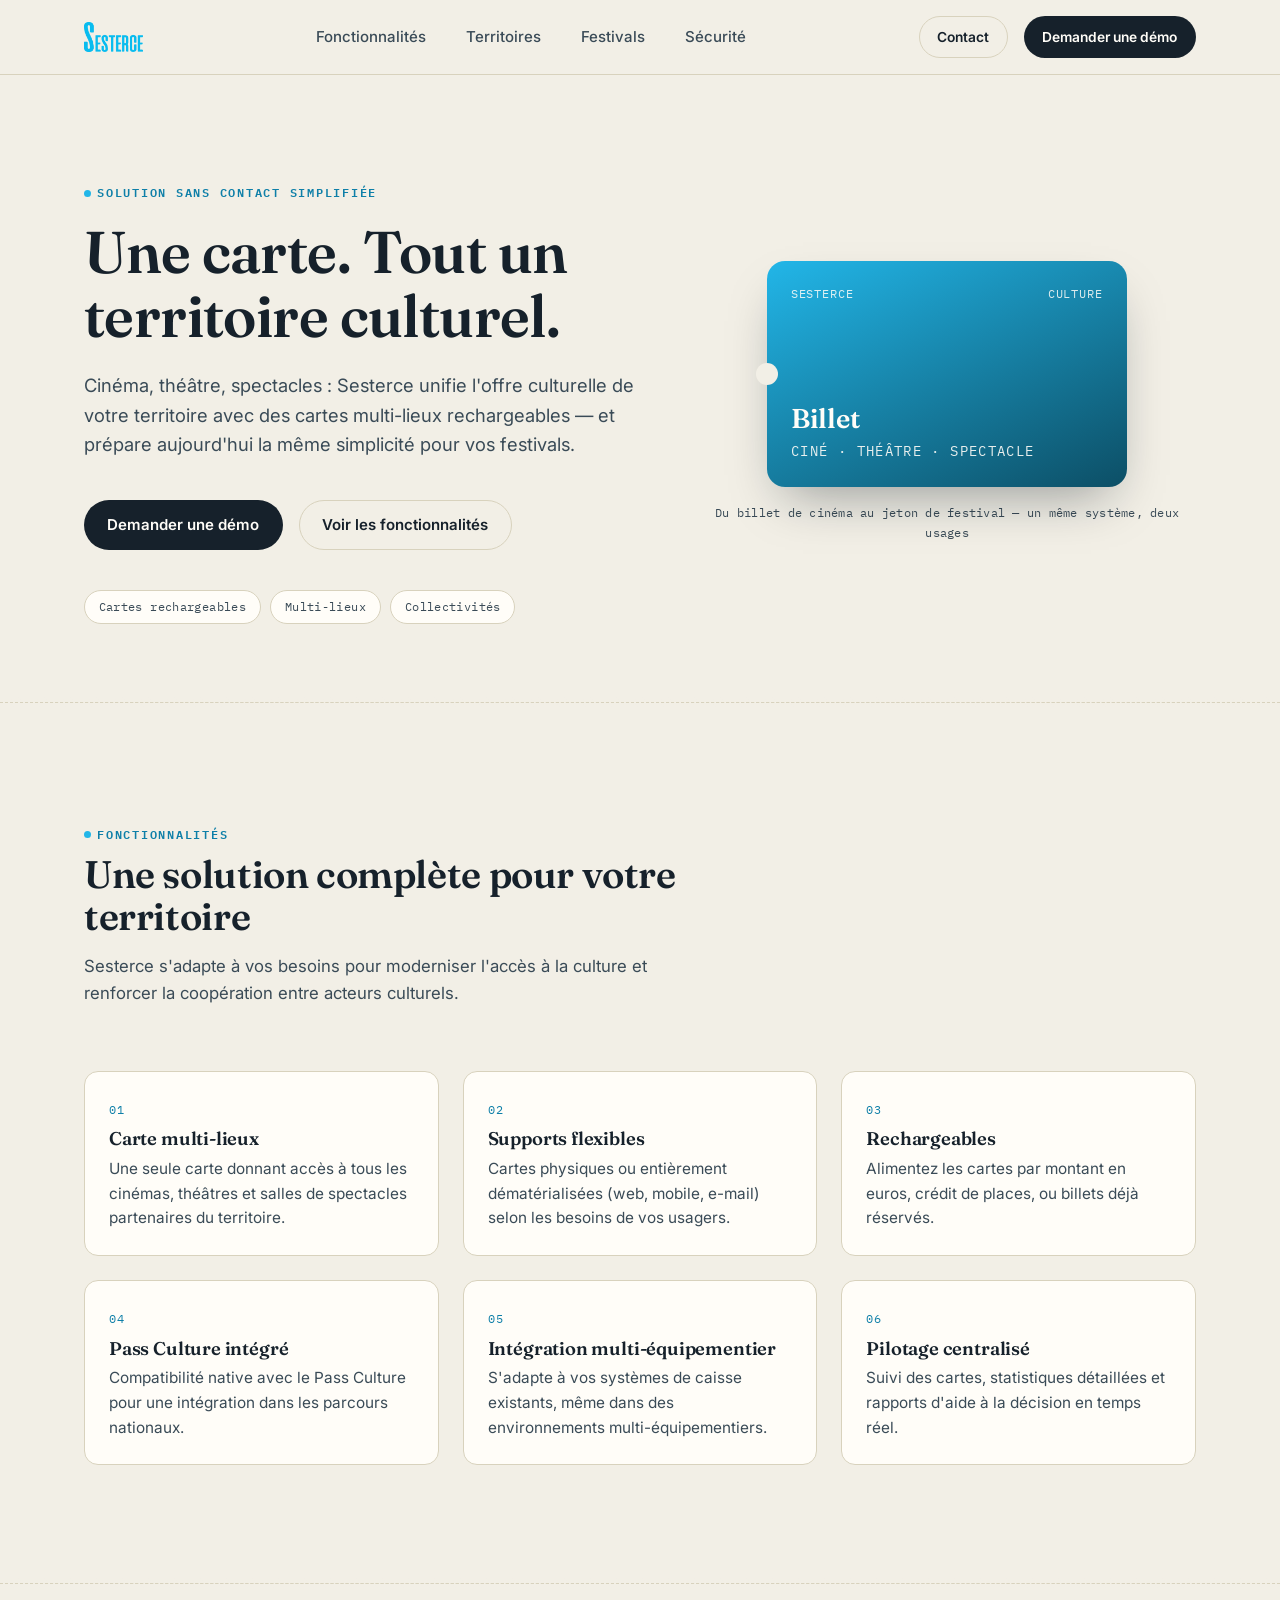
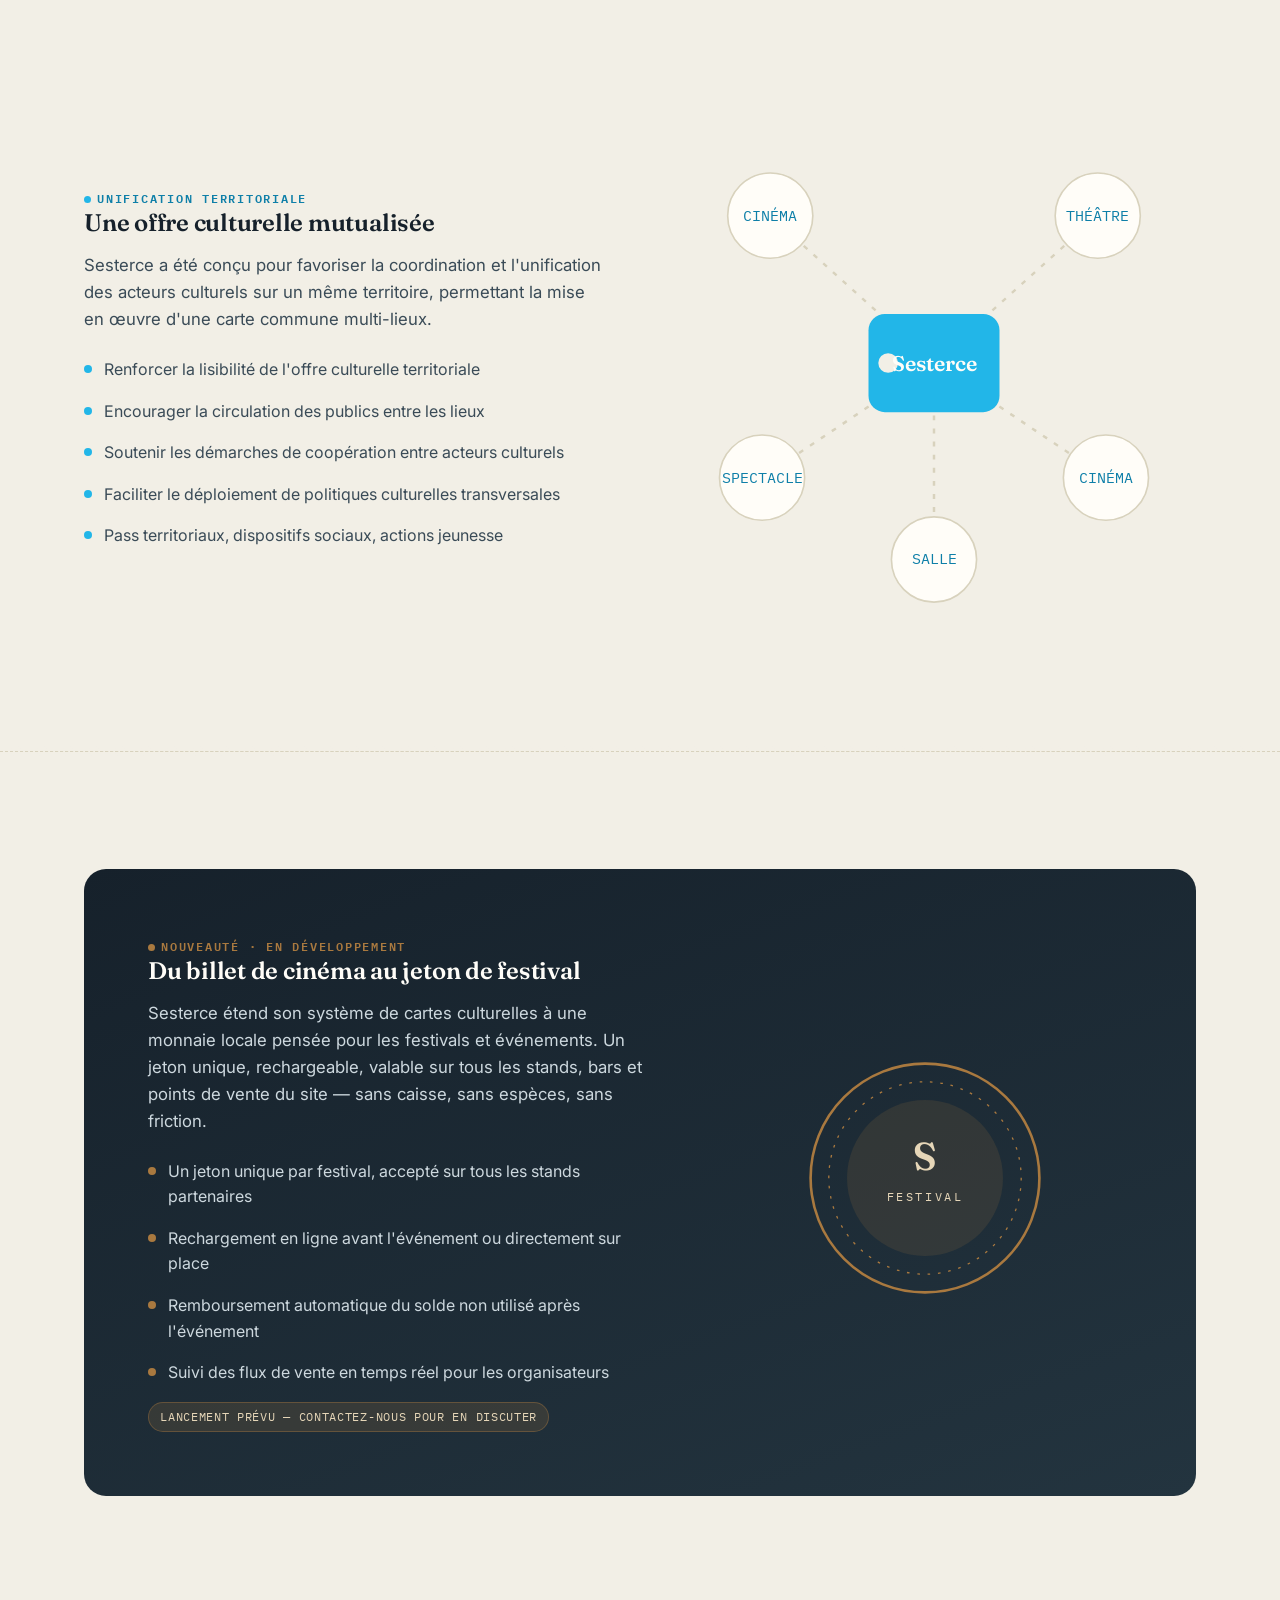
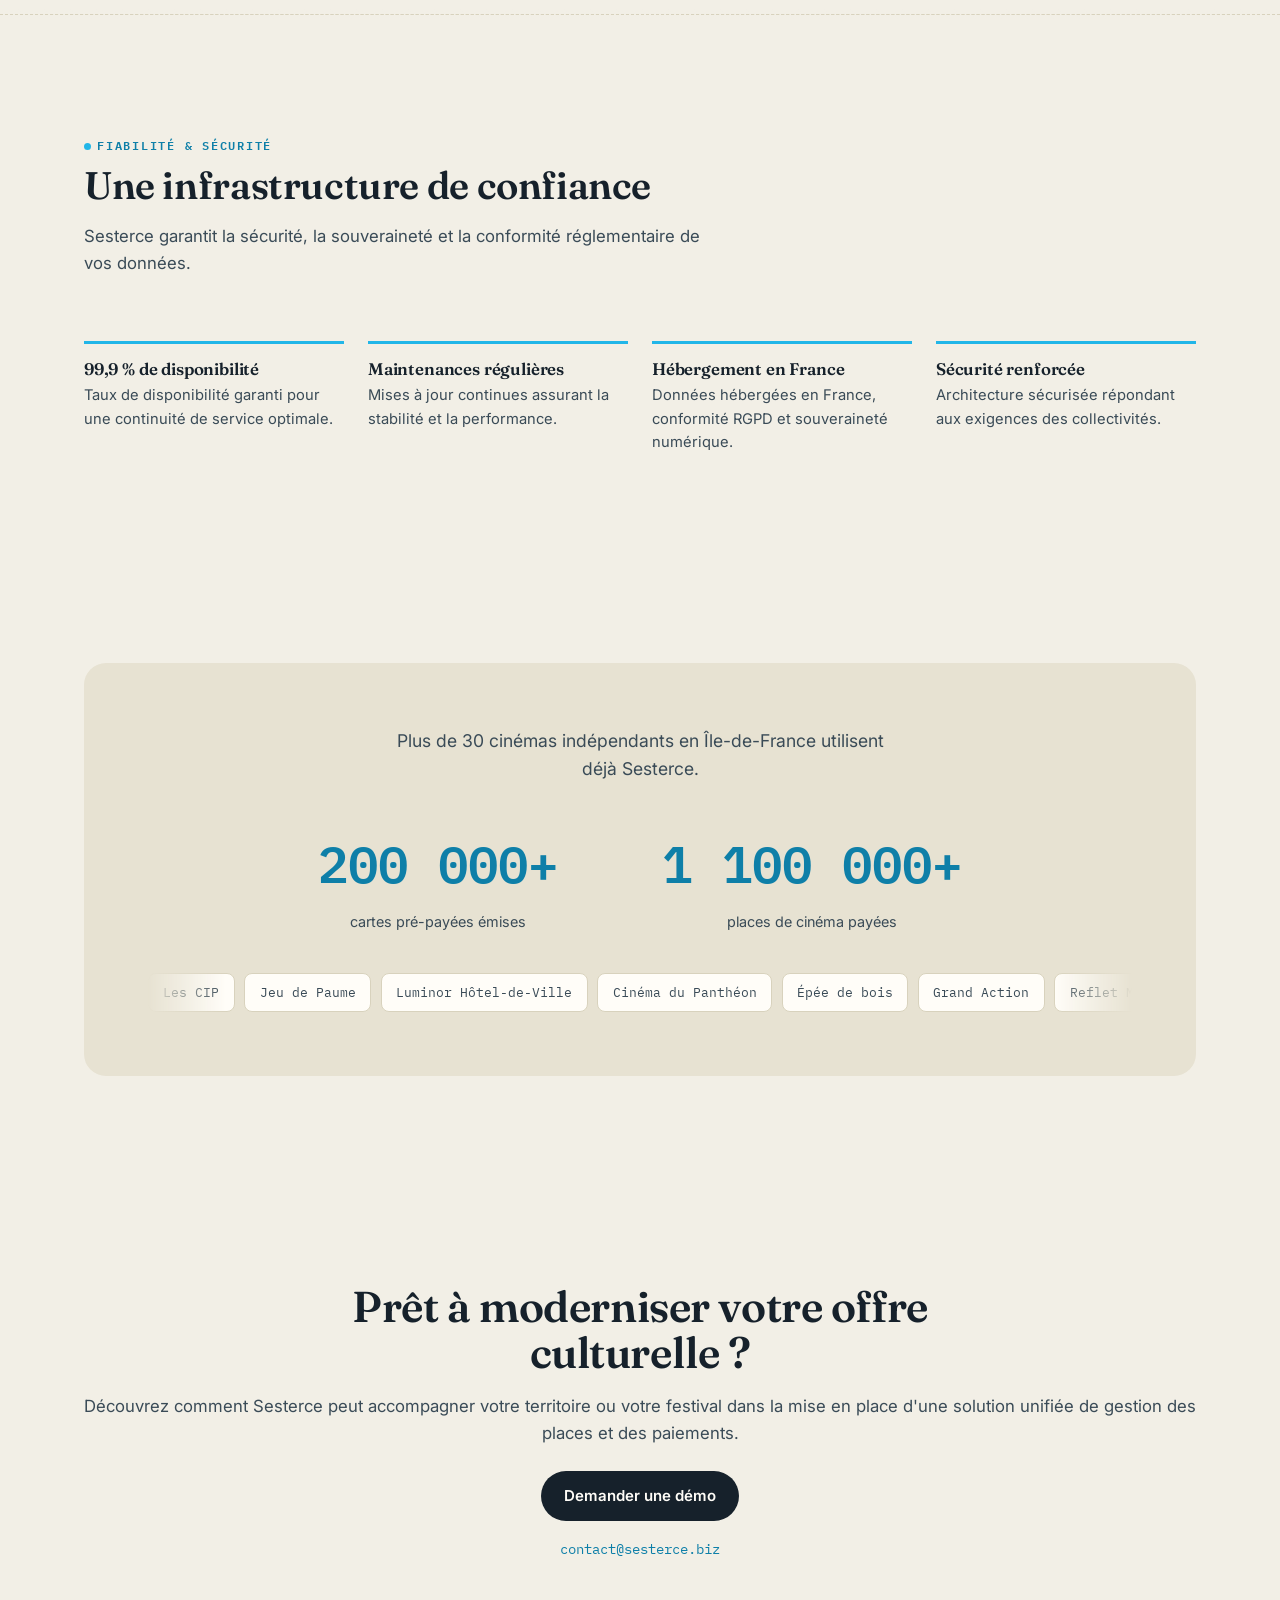
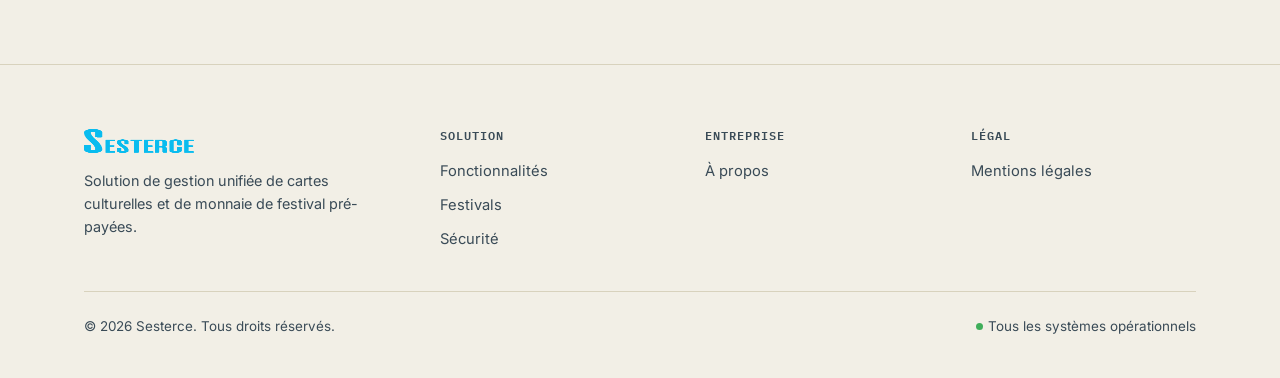
==== index.html @ 0562639b "Site vitrine Sesterce — carte multi-lieux + monnaie festival" ====
<!doctype html>
<html lang="fr">
<head>
<meta charset="utf-8">
<meta name="viewport" content="width=device-width, initial-scale=1">
<title>Sesterce — Cartes culturelles multi-lieux et monnaie de festival pour les territoires</title>
<meta name="description" content="Sesterce unifie l'accès à l'offre culturelle d'un territoire avec des cartes multi-lieux rechargeables pour cinémas, théâtres et spectacles, et étend ce système à une monnaie locale pour les festivals.">
<link rel="canonical" href="https://www.sesterce.biz/">

<!-- Open Graph -->
<meta property="og:type" content="website">
<meta property="og:site_name" content="Sesterce">
<meta property="og:title" content="Sesterce — La carte unique de votre territoire culturel">
<meta property="og:description" content="Cartes multi-lieux rechargeables pour cinémas, théâtres et spectacles. Bientôt : une monnaie locale pour vos festivals et événements.">
<meta property="og:image" content="https://www.sesterce.biz/assets/logo-sesterce.png">
<meta property="og:url" content="https://www.sesterce.biz/">
<meta property="og:locale" content="fr_FR">

<meta name="twitter:card" content="summary_large_image">
<meta name="twitter:title" content="Sesterce — La carte unique de votre territoire culturel">
<meta name="twitter:description" content="Cartes multi-lieux rechargeables pour cinémas, théâtres et spectacles, et bientôt une monnaie locale pour les festivals.">

<link rel="icon" href="assets/logo-sesterce.png" type="image/png">
<link rel="stylesheet" href="styles.css">
<link rel="preconnect" href="https://fonts.googleapis.com">
<link rel="preconnect" href="https://fonts.gstatic.com" crossorigin>
<link href="https://fonts.googleapis.com/css2?family=Fraunces:opsz,wght@9..144,500;9..144,600;9..144,700&family=Inter:wght@400;500;600;700&family=IBM+Plex+Mono:wght@400;500;600&display=swap" rel="stylesheet">

<script type="application/ld+json">
{
  "@context": "https://schema.org",
  "@type": "Organization",
  "name": "Sesterce",
  "url": "https://www.sesterce.biz/",
  "logo": "https://www.sesterce.biz/assets/logo-sesterce.png",
  "email": "contact@sesterce.biz",
  "description": "Solution de gestion unifiée de cartes et places culturelles pré-payées, et de monnaie locale pour les festivals.",
  "areaServed": "FR"
}
</script>
<script type="application/ld+json">
{
  "@context": "https://schema.org",
  "@type": "SoftwareApplication",
  "name": "Sesterce",
  "applicationCategory": "BusinessApplication",
  "operatingSystem": "Web",
  "description": "Carte multi-lieux rechargeable pour l'accès à l'offre culturelle d'un territoire (cinémas, théâtres, spectacles), compatible Pass Culture.",
  "offers": {
    "@type": "Offer",
    "availability": "https://schema.org/InStock"
  }
}
</script>
</head>
<body>

<a class="visually-hidden" href="#main">Aller au contenu</a>

<header class="site-header">
  <nav class="nav container" aria-label="Navigation principale">
    <a class="nav__brand" href="#top" aria-label="Sesterce — accueil">
      <img src="assets/logo-sesterce.png" alt="Sesterce" width="130" height="30">
    </a>
    <ul class="nav__links">
      <li><a href="#fonctionnalites">Fonctionnalités</a></li>
      <li><a href="#territoires">Territoires</a></li>
      <li><a href="#festivals">Festivals</a></li>
      <li><a href="#securite">Sécurité</a></li>
    </ul>
    <div class="nav__actions">
      <a class="btn btn--ghost btn--sm" href="mailto:contact@sesterce.biz">Contact</a>
      <a class="btn btn--primary btn--sm" href="#demo">Demander une démo</a>
      <button class="nav__toggle" aria-expanded="false" aria-controls="mobile-nav" aria-label="Ouvrir le menu">
        <span></span><span></span><span></span>
      </button>
    </div>
  </nav>
</header>

<main id="main">

  <!-- HERO -->
  <section class="hero" id="top">
    <div class="container hero__grid">
      <div>
        <span class="eyebrow">Solution sans contact simplifiée</span>
        <h1 class="hero__title">Une carte. Tout un territoire culturel.</h1>
        <p class="hero__lede">Cinéma, théâtre, spectacles&nbsp;: Sesterce unifie l'offre culturelle de votre territoire avec des cartes multi-lieux rechargeables — et prépare aujourd'hui la même simplicité pour vos festivals.</p>
        <div class="hero__cta">
          <a class="btn btn--primary" href="#demo">Demander une démo</a>
          <a class="btn btn--ghost" href="#fonctionnalites">Voir les fonctionnalités</a>
        </div>
        <div class="chip-row">
          <span class="chip">Cartes rechargeables</span>
          <span class="chip">Multi-lieux</span>
          <span class="chip">Collectivités</span>
        </div>
      </div>

      <div>
        <div class="flipcard-stage">
          <div class="flipcard" tabindex="0" role="img" aria-label="Animation : une carte Sesterce bascule entre un billet de cinéma et un jeton de festival">
            <div class="flipcard__face flipcard__face--front">
              <span class="flipcard__notch"></span>
              <div class="flipcard__top"><span>Sesterce</span><span>Culture</span></div>
              <div>
                <div class="flipcard__label">Billet</div>
                <div class="flipcard__code">CINÉ · THÉÂTRE · SPECTACLE</div>
              </div>
            </div>
            <div class="flipcard__face flipcard__face--back">
              <span class="flipcard__notch"></span>
              <div class="flipcard__top"><span>Sesterce</span><span>Festival</span></div>
              <div>
                <div class="flipcard__label">Jeton</div>
                <div class="flipcard__code">STANDS · BARS · EN DÉVELOPPEMENT</div>
              </div>
            </div>
          </div>
        </div>
        <p class="flipcard-caption">Du billet de cinéma au jeton de festival — un même système, deux usages</p>
      </div>
    </div>
  </section>

  <div class="perforation" aria-hidden="true"></div>

  <!-- FONCTIONNALITÉS -->
  <section id="fonctionnalites">
    <div class="container">
      <div class="section__head">
        <span class="eyebrow">Fonctionnalités</span>
        <h2>Une solution complète pour votre territoire</h2>
        <p>Sesterce s'adapte à vos besoins pour moderniser l'accès à la culture et renforcer la coopération entre acteurs culturels.</p>
      </div>

      <div class="features-grid">
        <article class="feature-card">
          <span class="feature-card__num">01</span>
          <h3>Carte multi-lieux</h3>
          <p>Une seule carte donnant accès à tous les cinémas, théâtres et salles de spectacles partenaires du territoire.</p>
        </article>
        <article class="feature-card">
          <span class="feature-card__num">02</span>
          <h3>Supports flexibles</h3>
          <p>Cartes physiques ou entièrement dématérialisées (web, mobile, e-mail) selon les besoins de vos usagers.</p>
        </article>
        <article class="feature-card">
          <span class="feature-card__num">03</span>
          <h3>Rechargeables</h3>
          <p>Alimentez les cartes par montant en euros, crédit de places, ou billets déjà réservés.</p>
        </article>
        <article class="feature-card">
          <span class="feature-card__num">04</span>
          <h3>Pass Culture intégré</h3>
          <p>Compatibilité native avec le Pass Culture pour une intégration dans les parcours nationaux.</p>
        </article>
        <article class="feature-card">
          <span class="feature-card__num">05</span>
          <h3>Intégration multi-équipementier</h3>
          <p>S'adapte à vos systèmes de caisse existants, même dans des environnements multi-équipementiers.</p>
        </article>
        <article class="feature-card">
          <span class="feature-card__num">06</span>
          <h3>Pilotage centralisé</h3>
          <p>Suivi des cartes, statistiques détaillées et rapports d'aide à la décision en temps réel.</p>
        </article>
      </div>
    </div>
  </section>

  <div class="perforation" aria-hidden="true"></div>

  <!-- UNIFICATION TERRITORIALE -->
  <section id="territoires">
    <div class="container split">
      <div>
        <span class="eyebrow">Unification territoriale</span>
        <h2>Une offre culturelle mutualisée</h2>
        <p style="color:var(--ink-soft); margin-top: var(--space-2); font-size:1.05rem;">Sesterce a été conçu pour favoriser la coordination et l'unification des acteurs culturels sur un même territoire, permettant la mise en œuvre d'une carte commune multi-lieux.</p>
        <ul class="bullet-list">
          <li>Renforcer la lisibilité de l'offre culturelle territoriale</li>
          <li>Encourager la circulation des publics entre les lieux</li>
          <li>Soutenir les démarches de coopération entre acteurs culturels</li>
          <li>Faciliter le déploiement de politiques culturelles transversales</li>
          <li>Pass territoriaux, dispositifs sociaux, actions jeunesse</li>
        </ul>
      </div>
      <div>
        <svg viewBox="0 0 320 320" role="img" aria-labelledby="hubTitle">
          <title id="hubTitle">Une carte Sesterce reliée à des cinémas, théâtres et salles de spectacles d'un même territoire</title>
          <g fill="none" stroke="#d8d2bd" stroke-width="1.5" stroke-dasharray="3 5">
            <line x1="160" y1="160" x2="60" y2="70"/>
            <line x1="160" y1="160" x2="260" y2="70"/>
            <line x1="160" y1="160" x2="55" y2="230"/>
            <line x1="160" y1="160" x2="265" y2="230"/>
            <line x1="160" y1="160" x2="160" y2="280"/>
          </g>
          <g>
            <circle cx="60" cy="70" r="26" fill="#fffdf8" stroke="#d8d2bd"/>
            <circle cx="260" cy="70" r="26" fill="#fffdf8" stroke="#d8d2bd"/>
            <circle cx="55" cy="230" r="26" fill="#fffdf8" stroke="#d8d2bd"/>
            <circle cx="265" cy="230" r="26" fill="#fffdf8" stroke="#d8d2bd"/>
            <circle cx="160" cy="280" r="26" fill="#fffdf8" stroke="#d8d2bd"/>
          </g>
          <g fill="#0e7fa8" font-family="IBM Plex Mono, monospace" font-size="9" text-anchor="middle">
            <text x="60" y="73">CINÉMA</text>
            <text x="260" y="73">THÉÂTRE</text>
            <text x="55" y="233">SPECTACLE</text>
            <text x="265" y="233">CINÉMA</text>
            <text x="160" y="283">SALLE</text>
          </g>
          <rect x="120" y="130" width="80" height="60" rx="10" fill="#22b6e8"/>
          <circle cx="132" cy="160" r="6" fill="#f2efe6"/>
          <text x="160" y="165" fill="#fffdf8" font-family="Fraunces, serif" font-size="13" text-anchor="middle" font-weight="600">Sesterce</text>
        </svg>
      </div>
    </div>
  </section>

  <div class="perforation" aria-hidden="true"></div>

  <!-- FESTIVALS — MONNAIE LOCALE (nouveauté) -->
  <section id="festivals">
    <div class="container">
      <div class="festival-panel">
        <div>
          <span class="eyebrow bronze">Nouveauté · en développement</span>
          <h2>Du billet de cinéma au jeton de festival</h2>
          <p class="lede">Sesterce étend son système de cartes culturelles à une monnaie locale pensée pour les festivals et événements. Un jeton unique, rechargeable, valable sur tous les stands, bars et points de vente du site — sans caisse, sans espèces, sans friction.</p>
          <ul class="bullet-list bullet-list--bronze">
            <li>Un jeton unique par festival, accepté sur tous les stands partenaires</li>
            <li>Rechargement en ligne avant l'événement ou directement sur place</li>
            <li>Remboursement automatique du solde non utilisé après l'événement</li>
            <li>Suivi des flux de vente en temps réel pour les organisateurs</li>
          </ul>
          <span class="badge-soon">Lancement prévu — contactez-nous pour en discuter</span>
        </div>
        <div class="token-visual">
          <svg viewBox="0 0 200 200" role="img" aria-labelledby="tokenTitle">
            <title id="tokenTitle">Un jeton de festival Sesterce, à l'image d'une monnaie</title>
            <circle cx="100" cy="100" r="88" fill="none" stroke="#a9793f" stroke-width="2"/>
            <circle cx="100" cy="100" r="74" fill="none" stroke="#a9793f" stroke-width="1" stroke-dasharray="2 6"/>
            <circle cx="100" cy="100" r="60" fill="#a9793f" opacity="0.15"/>
            <text x="100" y="94" fill="#e6d6b8" font-family="Fraunces, serif" font-size="30" font-weight="600" text-anchor="middle">S</text>
            <text x="100" y="118" fill="#e6d6b8" font-family="IBM Plex Mono, monospace" font-size="9" letter-spacing="2" text-anchor="middle">FESTIVAL</text>
          </svg>
        </div>
      </div>
    </div>
  </section>

  <div class="perforation" aria-hidden="true"></div>

  <!-- SÉCURITÉ -->
  <section id="securite">
    <div class="container">
      <div class="section__head">
        <span class="eyebrow">Fiabilité &amp; sécurité</span>
        <h2>Une infrastructure de confiance</h2>
        <p>Sesterce garantit la sécurité, la souveraineté et la conformité réglementaire de vos données.</p>
      </div>
      <div class="trust-grid">
        <div class="trust-card">
          <h3>99,9 % de disponibilité</h3>
          <p>Taux de disponibilité garanti pour une continuité de service optimale.</p>
        </div>
        <div class="trust-card">
          <h3>Maintenances régulières</h3>
          <p>Mises à jour continues assurant la stabilité et la performance.</p>
        </div>
        <div class="trust-card">
          <h3>Hébergement en France</h3>
          <p>Données hébergées en France, conformité RGPD et souveraineté numérique.</p>
        </div>
        <div class="trust-card">
          <h3>Sécurité renforcée</h3>
          <p>Architecture sécurisée répondant aux exigences des collectivités.</p>
        </div>
      </div>
    </div>
  </section>

  <!-- CONFIANCE / STATS -->
  <section>
    <div class="container">
      <div class="stats-band">
        <p class="stats-band__intro">Plus de 30 cinémas indépendants en Île-de-France utilisent déjà Sesterce.</p>
        <div class="stats-row">
          <div>
            <div class="stat-num">200 000+</div>
            <div class="stat-label">cartes pré-payées émises</div>
          </div>
          <div>
            <div class="stat-num">1 100 000+</div>
            <div class="stat-label">places de cinéma payées</div>
          </div>
        </div>
        <div class="logo-marquee">
          <ul class="logo-marquee__track" style="list-style:none; padding:0; margin:0;">
            <li class="logo-chip">Les CIP</li>
            <li class="logo-chip">Jeu de Paume</li>
            <li class="logo-chip">Luminor Hôtel-de-Ville</li>
            <li class="logo-chip">Cinéma du Panthéon</li>
            <li class="logo-chip">Épée de bois</li>
            <li class="logo-chip">Grand Action</li>
            <li class="logo-chip">Reflet Médicis</li>
            <li class="logo-chip">Studio des Ursulines</li>
            <li class="logo-chip">Studio Galande</li>
            <li class="logo-chip">Le Lucernaire</li>
            <li class="logo-chip">3 Luxembourg</li>
            <li class="logo-chip">Arlequin</li>
            <li class="logo-chip">Nouvel Odéon</li>
            <li class="logo-chip">Le Saint-André des Arts</li>
            <li class="logo-chip">Le Balzac</li>
            <li class="logo-chip">Publicis Cinéma</li>
            <li class="logo-chip">Max Linder</li>
            <li class="logo-chip">Archipel</li>
            <li class="logo-chip">Brady</li>
            <li class="logo-chip">Majestic Bastille</li>
            <li class="logo-chip">Escurial Panorama</li>
            <li class="logo-chip">Entrepôt</li>
            <li class="logo-chip">Chaplin Denfert</li>
            <li class="logo-chip">Chaplin St Lambert</li>
            <li class="logo-chip">Majestic Passy</li>
            <li class="logo-chip">Cinéma des Cinéastes</li>
            <li class="logo-chip">Club de l'Étoile</li>
            <li class="logo-chip">Cinémassy</li>
            <li class="logo-chip">CinéPal'</li>
            <li class="logo-chip">Cinéma Omar Sy</li>
            <li class="logo-chip">L'Écran de St-Denis</li>
            <!-- doublé pour la boucle continue -->
            <li class="logo-chip" aria-hidden="true">Les CIP</li>
            <li class="logo-chip" aria-hidden="true">Jeu de Paume</li>
            <li class="logo-chip" aria-hidden="true">Luminor Hôtel-de-Ville</li>
            <li class="logo-chip" aria-hidden="true">Cinéma du Panthéon</li>
            <li class="logo-chip" aria-hidden="true">Épée de bois</li>
            <li class="logo-chip" aria-hidden="true">Grand Action</li>
            <li class="logo-chip" aria-hidden="true">Reflet Médicis</li>
            <li class="logo-chip" aria-hidden="true">Studio des Ursulines</li>
            <li class="logo-chip" aria-hidden="true">Studio Galande</li>
            <li class="logo-chip" aria-hidden="true">Le Lucernaire</li>
            <li class="logo-chip" aria-hidden="true">3 Luxembourg</li>
            <li class="logo-chip" aria-hidden="true">Arlequin</li>
            <li class="logo-chip" aria-hidden="true">Nouvel Odéon</li>
            <li class="logo-chip" aria-hidden="true">Le Saint-André des Arts</li>
            <li class="logo-chip" aria-hidden="true">Le Balzac</li>
          </ul>
        </div>
      </div>
    </div>
  </section>

  <!-- CTA FINAL -->
  <section class="cta-final" id="demo">
    <div class="container">
      <h2>Prêt à moderniser votre offre culturelle&nbsp;?</h2>
      <p>Découvrez comment Sesterce peut accompagner votre territoire ou votre festival dans la mise en place d'une solution unifiée de gestion des places et des paiements.</p>
      <div class="hero__cta">
        <a class="btn btn--primary" href="mailto:contact@sesterce.biz?subject=Demande%20de%20d%C3%A9mo%20Sesterce">Demander une démo</a>
      </div>
      <a class="contact-email" href="mailto:contact@sesterce.biz">contact@sesterce.biz</a>
    </div>
  </section>

</main>

<footer class="site-footer">
  <div class="container">
    <div class="footer-grid">
      <div class="footer-brand">
        <img src="assets/logo-sesterce.png" alt="Sesterce" width="110" height="26">
        <p>Solution de gestion unifiée de cartes culturelles et de monnaie de festival pré-payées.</p>
      </div>
      <div class="footer-col">
        <h4>Solution</h4>
        <ul>
          <li><a href="#fonctionnalites">Fonctionnalités</a></li>
          <li><a href="#festivals">Festivals</a></li>
          <li><a href="#securite">Sécurité</a></li>
        </ul>
      </div>
      <div class="footer-col">
        <h4>Entreprise</h4>
        <ul>
          <li><a href="#top">À propos</a></li>
        </ul>
      </div>
      <div class="footer-col">
        <h4>Légal</h4>
        <ul>
          <li><a href="#top">Mentions légales</a></li>
        </ul>
      </div>
    </div>
    <div class="footer-bottom">
      <span>© 2026 Sesterce. Tous droits réservés.</span>
      <span class="status-dot">Tous les systèmes opérationnels</span>
    </div>
  </div>
</footer>

<script src="script.js"></script>
</body>
</html>
---- styles.css ----
/* ==========================================================================
   Sesterce — Design tokens
   Palette dérivée du bleu-cyan de la marque + un bronze évoquant le sesterce
   antique (monnaie romaine), sur un fond "papier billet".
   ========================================================================== */

:root {
  /* Couleurs */
  --ink: #16212b;
  --ink-soft: #3a4b57;
  --paper: #f2efe6;
  --paper-alt: #e7e2d2;
  --paper-line: #d8d2bd;
  --cyan: #22b6e8;
  --cyan-deep: #0e7fa8;
  --cyan-ink: #093f52;
  --bronze: #a9793f;
  --bronze-deep: #7c5a2e;
  --bronze-soft: #e6d6b8;
  --white: #fffdf8;

  /* Typographie */
  --font-display: "Fraunces", "Iowan Old Style", Georgia, serif;
  --font-body: "Inter", -apple-system, BlinkMacSystemFont, "Segoe UI", sans-serif;
  --font-mono: "IBM Plex Mono", ui-monospace, SFMono-Regular, monospace;

  /* Échelle */
  --space-1: 0.5rem;
  --space-2: 1rem;
  --space-3: 1.5rem;
  --space-4: 2.5rem;
  --space-5: 4rem;
  --space-6: 6.5rem;

  --radius: 14px;
  --container: 1160px;
}

* { box-sizing: border-box; }
html { scroll-behavior: smooth; }

@media (prefers-reduced-motion: reduce) {
  html { scroll-behavior: auto; }
  *, *::before, *::after {
    animation-duration: 0.01ms !important;
    animation-iteration-count: 1 !important;
    transition-duration: 0.01ms !important;
    scroll-behavior: auto !important;
  }
}

body {
  margin: 0;
  background: var(--paper);
  color: var(--ink);
  font-family: var(--font-body);
  font-size: 1rem;
  line-height: 1.6;
  -webkit-font-smoothing: antialiased;
}

h1, h2, h3, h4 {
  font-family: var(--font-display);
  color: var(--ink);
  margin: 0;
  line-height: 1.08;
  font-weight: 600;
  letter-spacing: -0.01em;
}

p { margin: 0; }

a { color: inherit; text-decoration: none; }

img { max-width: 100%; display: block; }

.container {
  width: 100%;
  max-width: var(--container);
  margin-inline: auto;
  padding-inline: var(--space-3);
}

:focus-visible {
  outline: 3px solid var(--cyan-deep);
  outline-offset: 3px;
  border-radius: 4px;
}

.visually-hidden {
  position: absolute;
  width: 1px; height: 1px;
  overflow: hidden;
  clip: rect(0 0 0 0);
  white-space: nowrap;
}

/* Eyebrow / kicker (petit label au-dessus des titres) */
.eyebrow {
  display: inline-flex;
  align-items: center;
  gap: 0.5em;
  font-family: var(--font-mono);
  font-size: 0.78rem;
  letter-spacing: 0.14em;
  text-transform: uppercase;
  color: var(--cyan-deep);
  font-weight: 600;
}
.eyebrow::before {
  content: "";
  width: 7px; height: 7px;
  border-radius: 50%;
  background: var(--cyan);
  display: inline-block;
}
.eyebrow.bronze { color: var(--bronze-deep); }
.eyebrow.bronze::before { background: var(--bronze); }

/* ==========================================================================
   En-tête / navigation
   ========================================================================== */

.site-header {
  position: sticky;
  top: 0;
  z-index: 50;
  background: rgba(242, 239, 230, 0.9);
  backdrop-filter: blur(8px);
  border-bottom: 1px solid var(--paper-line);
}

.nav {
  display: flex;
  align-items: center;
  justify-content: space-between;
  padding-block: var(--space-2);
}

.nav__brand { display: flex; align-items: center; }
.nav__brand img { height: 30px; width: auto; }

.nav__links {
  display: flex;
  gap: var(--space-4);
  list-style: none;
  margin: 0;
  padding: 0;
}

.nav__links a {
  font-size: 0.94rem;
  font-weight: 500;
  color: var(--ink-soft);
  transition: color 0.15s ease;
}
.nav__links a:hover { color: var(--cyan-deep); }

.nav__actions { display: flex; align-items: center; gap: var(--space-2); }

.nav__toggle {
  display: none;
  background: none;
  border: none;
  cursor: pointer;
  padding: 0.4rem;
}
.nav__toggle span {
  display: block;
  width: 22px; height: 2px;
  background: var(--ink);
  margin: 5px 0;
  transition: transform 0.2s ease, opacity 0.2s ease;
}

/* Boutons */
.btn {
  display: inline-flex;
  align-items: center;
  justify-content: center;
  gap: 0.5em;
  padding: 0.75rem 1.4rem;
  border-radius: 100px;
  font-weight: 600;
  font-size: 0.94rem;
  border: 1px solid transparent;
  cursor: pointer;
  transition: transform 0.15s ease, box-shadow 0.15s ease, background 0.15s ease;
}
.btn--primary {
  background: var(--ink);
  color: var(--white);
}
.btn--primary:hover { background: var(--cyan-ink); transform: translateY(-1px); }
.btn--ghost {
  background: transparent;
  color: var(--ink);
  border-color: var(--paper-line);
}
.btn--ghost:hover { border-color: var(--ink); }
.btn--sm { padding: 0.55rem 1.1rem; font-size: 0.86rem; }

/* ==========================================================================
   Séparateur perforé — motif du billet déchiré, réutilisé entre les sections
   ========================================================================== */

.perforation {
  height: 28px;
  width: 100%;
  background-image: radial-gradient(circle, var(--paper) 5px, transparent 5.5px);
  background-size: 26px 28px;
  background-position: center;
  background-repeat: repeat-x;
  position: relative;
}
.perforation::before,
.perforation::after {
  content: "";
  position: absolute;
  left: 0; right: 0;
  border-top: 1.5px dashed var(--paper-line);
  top: 50%;
}

/* ==========================================================================
   Hero
   ========================================================================== */

.hero {
  padding-block: var(--space-6) var(--space-5);
  position: relative;
  overflow: hidden;
}

.hero__grid {
  display: grid;
  grid-template-columns: 1.05fr 0.95fr;
  gap: var(--space-5);
  align-items: center;
}

.hero__title {
  font-size: clamp(2.4rem, 4.6vw, 3.8rem);
  margin-block: var(--space-2) var(--space-3);
}

.hero__lede {
  font-size: 1.15rem;
  color: var(--ink-soft);
  max-width: 46ch;
  margin-bottom: var(--space-4);
}

.hero__cta { display: flex; gap: var(--space-2); flex-wrap: wrap; align-items: center; }

.chip-row {
  display: flex;
  gap: 0.6rem;
  flex-wrap: wrap;
  margin-top: var(--space-4);
}
.chip {
  font-family: var(--font-mono);
  font-size: 0.78rem;
  letter-spacing: 0.03em;
  padding: 0.4rem 0.85rem;
  border-radius: 100px;
  border: 1px solid var(--paper-line);
  color: var(--ink-soft);
  background: var(--white);
}

/* --- Carte-billet animée : signature visuelle ---
   Un objet qui bascule entre "billet" (cinéma / cyan) et "jeton" (festival / bronze),
   incarnant l'extension du système de tickets vers la monnaie locale. */

.flipcard-stage {
  perspective: 1600px;
  display: flex;
  justify-content: center;
}

.flipcard {
  width: min(360px, 88vw);
  aspect-ratio: 8.6 / 5.4;
  position: relative;
  transform-style: preserve-3d;
  animation: flip 9s cubic-bezier(0.65, 0, 0.35, 1) infinite;
  cursor: pointer;
}
.flipcard:hover, .flipcard:focus-visible { animation-play-state: paused; }

@keyframes flip {
  0%, 42%   { transform: rotateY(0deg); }
  50%, 92%  { transform: rotateY(180deg); }
  100%      { transform: rotateY(360deg); }
}

.flipcard__face {
  position: absolute;
  inset: 0;
  border-radius: 18px;
  backface-visibility: hidden;
  padding: var(--space-3);
  display: flex;
  flex-direction: column;
  justify-content: space-between;
  box-shadow: 0 24px 50px -18px rgba(9, 23, 33, 0.4);
}

.flipcard__face--front {
  background: linear-gradient(155deg, var(--cyan) 0%, var(--cyan-ink) 115%);
  color: var(--white);
}
.flipcard__face--back {
  background: linear-gradient(155deg, var(--bronze) 0%, var(--bronze-deep) 115%);
  color: var(--white);
  transform: rotateY(180deg);
}

.flipcard__notch {
  position: absolute;
  top: 50%;
  left: -11px;
  width: 22px; height: 22px;
  background: var(--paper);
  border-radius: 50%;
  transform: translateY(-50%);
}

.flipcard__top {
  display: flex;
  justify-content: space-between;
  align-items: flex-start;
  font-family: var(--font-mono);
  font-size: 0.72rem;
  letter-spacing: 0.08em;
  text-transform: uppercase;
  opacity: 0.85;
}

.flipcard__label {
  font-family: var(--font-display);
  font-size: 1.7rem;
  font-weight: 600;
}

.flipcard__code {
  font-family: var(--font-mono);
  font-size: 0.85rem;
  letter-spacing: 0.1em;
  opacity: 0.9;
}

.flipcard-caption {
  text-align: center;
  font-family: var(--font-mono);
  font-size: 0.78rem;
  color: var(--ink-soft);
  margin-top: var(--space-2);
  letter-spacing: 0.02em;
}

/* ==========================================================================
   Sections génériques
   ========================================================================== */

section { padding-block: var(--space-6); }

.section__head {
  max-width: 62ch;
  margin-bottom: var(--space-5);
}

.section__head h2 {
  font-size: clamp(1.9rem, 3vw, 2.6rem);
  margin-top: var(--space-1);
}

.section__head p {
  color: var(--ink-soft);
  font-size: 1.05rem;
  margin-top: var(--space-2);
}

/* Grille de fonctionnalités */
.features-grid {
  display: grid;
  grid-template-columns: repeat(3, 1fr);
  gap: var(--space-3);
}

.feature-card {
  background: var(--white);
  border: 1px solid var(--paper-line);
  border-radius: var(--radius);
  padding: var(--space-3);
  position: relative;
}

.feature-card__num {
  font-family: var(--font-mono);
  font-size: 0.75rem;
  color: var(--cyan-deep);
  letter-spacing: 0.08em;
}

.feature-card h3 {
  font-size: 1.15rem;
  margin-top: var(--space-1);
  margin-bottom: 0.5rem;
}

.feature-card p {
  color: var(--ink-soft);
  font-size: 0.96rem;
}

/* Unification territoriale — texte + visuel */
.split {
  display: grid;
  grid-template-columns: 1fr 1fr;
  gap: var(--space-5);
  align-items: center;
}

.split-reverse .split { grid-template-columns: 1fr 1fr; }
.split-reverse .split > *:first-child { order: 2; }

.bullet-list {
  list-style: none;
  margin: var(--space-3) 0 0;
  padding: 0;
  display: flex;
  flex-direction: column;
  gap: var(--space-2);
}
.bullet-list li {
  display: flex;
  gap: 0.75rem;
  align-items: flex-start;
  font-size: 1rem;
  color: var(--ink-soft);
}
.bullet-list li::before {
  content: "";
  flex: none;
  width: 8px; height: 8px;
  margin-top: 0.5em;
  border-radius: 50%;
  background: var(--cyan);
}
.bullet-list--bronze li::before { background: var(--bronze); }

/* Panneau festival (section nouveauté) */
.festival-panel {
  background: linear-gradient(160deg, var(--ink) 0%, #23343f 100%);
  color: var(--white);
  border-radius: 22px;
  padding: var(--space-5);
  display: grid;
  grid-template-columns: 1.1fr 0.9fr;
  gap: var(--space-5);
  align-items: center;
}
.festival-panel .eyebrow { color: var(--bronze); }
.festival-panel .eyebrow::before { background: var(--bronze); }
.festival-panel h2 { color: var(--white); }
.festival-panel p.lede {
  color: #cdd8de;
  font-size: 1.05rem;
  max-width: 50ch;
  margin-top: var(--space-2);
}
.festival-panel .bullet-list li { color: #cdd8de; }
.festival-panel .bullet-list li::before { background: var(--bronze); }

.token-visual {
  aspect-ratio: 1;
  max-width: 260px;
  margin-inline: auto;
  position: relative;
}
.token-visual svg { width: 100%; height: 100%; }

.badge-soon {
  display: inline-flex;
  align-items: center;
  gap: 0.4em;
  font-family: var(--font-mono);
  font-size: 0.72rem;
  letter-spacing: 0.06em;
  text-transform: uppercase;
  background: rgba(169, 121, 63, 0.18);
  color: var(--bronze-soft);
  border: 1px solid rgba(169, 121, 63, 0.4);
  padding: 0.3rem 0.7rem;
  border-radius: 100px;
  margin-top: var(--space-2);
}

/* Sécurité */
.trust-grid {
  display: grid;
  grid-template-columns: repeat(4, 1fr);
  gap: var(--space-3);
}
.trust-card {
  border-top: 3px solid var(--cyan);
  padding-top: var(--space-2);
}
.trust-card h3 {
  font-size: 1.05rem;
  margin-bottom: 0.4rem;
}
.trust-card p {
  color: var(--ink-soft);
  font-size: 0.92rem;
}

/* Stats + logos */
.stats-band {
  background: var(--paper-alt);
  border-radius: 22px;
  padding: var(--space-5);
  text-align: center;
}
.stats-band__intro {
  font-size: 1.1rem;
  color: var(--ink-soft);
  max-width: 46ch;
  margin-inline: auto;
}
.stats-row {
  display: flex;
  justify-content: center;
  gap: var(--space-6);
  margin-block: var(--space-4);
  flex-wrap: wrap;
}
.stat-num {
  font-family: var(--font-mono);
  font-size: clamp(2.2rem, 5vw, 3.2rem);
  color: var(--cyan-deep);
  font-weight: 600;
  letter-spacing: -0.02em;
}
.stat-label {
  font-size: 0.9rem;
  color: var(--ink-soft);
  margin-top: 0.3rem;
}

.logo-marquee {
  margin-top: var(--space-4);
  overflow: hidden;
  -webkit-mask-image: linear-gradient(90deg, transparent, black 8%, black 92%, transparent);
  mask-image: linear-gradient(90deg, transparent, black 8%, black 92%, transparent);
}
.logo-marquee__track {
  display: flex;
  gap: 0.6rem;
  width: max-content;
  animation: scroll-left 42s linear infinite;
}
@media (prefers-reduced-motion: reduce) {
  .logo-marquee__track { animation: none; flex-wrap: wrap; justify-content: center; }
}
@keyframes scroll-left {
  from { transform: translateX(0); }
  to { transform: translateX(-50%); }
}
.logo-chip {
  font-family: var(--font-mono);
  font-size: 0.82rem;
  white-space: nowrap;
  background: var(--white);
  border: 1px solid var(--paper-line);
  padding: 0.5rem 0.9rem;
  border-radius: 8px;
  color: var(--ink-soft);
}

/* CTA final */
.cta-final {
  text-align: center;
  padding-block: var(--space-6);
}
.cta-final h2 {
  font-size: clamp(1.9rem, 3.4vw, 2.7rem);
  max-width: 24ch;
  margin-inline: auto;
}
.cta-final p {
  color: var(--ink-soft);
  margin-top: var(--space-2);
  font-size: 1.05rem;
}
.cta-final .hero__cta { justify-content: center; margin-top: var(--space-3); }
.cta-final .contact-email {
  display: block;
  margin-top: var(--space-2);
  font-family: var(--font-mono);
  font-size: 0.9rem;
  color: var(--cyan-deep);
}

/* Footer */
.site-footer {
  border-top: 1px solid var(--paper-line);
  padding-block: var(--space-5) var(--space-4);
}
.footer-grid {
  display: grid;
  grid-template-columns: 1.4fr 1fr 1fr 1fr;
  gap: var(--space-4);
}
.footer-brand img { height: 24px; margin-bottom: var(--space-2); }
.footer-brand p { color: var(--ink-soft); font-size: 0.9rem; max-width: 32ch; }
.footer-col h4 {
  font-family: var(--font-mono);
  font-size: 0.78rem;
  letter-spacing: 0.08em;
  text-transform: uppercase;
  color: var(--ink-soft);
  margin-bottom: var(--space-2);
  font-weight: 600;
}
.footer-col ul { list-style: none; margin: 0; padding: 0; display: flex; flex-direction: column; gap: 0.5rem; }
.footer-col a { color: var(--ink-soft); font-size: 0.92rem; }
.footer-col a:hover { color: var(--cyan-deep); }

.footer-bottom {
  margin-top: var(--space-4);
  padding-top: var(--space-3);
  border-top: 1px solid var(--paper-line);
  display: flex;
  justify-content: space-between;
  align-items: center;
  flex-wrap: wrap;
  gap: var(--space-2);
  font-size: 0.84rem;
  color: var(--ink-soft);
}
.status-dot {
  display: inline-flex;
  align-items: center;
  gap: 0.4em;
}
.status-dot::before {
  content: "";
  width: 7px; height: 7px;
  border-radius: 50%;
  background: #3fae5a;
}

/* ==========================================================================
   Responsive
   ========================================================================== */

@media (max-width: 900px) {
  .hero__grid { grid-template-columns: 1fr; }
  .hero__grid > *:first-child { order: 2; }
  .features-grid { grid-template-columns: repeat(2, 1fr); }
  .split, .split-reverse .split { grid-template-columns: 1fr; }
  .split-reverse .split > *:first-child { order: 0; }
  .festival-panel { grid-template-columns: 1fr; padding: var(--space-4); }
  .festival-panel .token-visual { order: -1; }
  .trust-grid { grid-template-columns: repeat(2, 1fr); }
  .footer-grid { grid-template-columns: 1fr 1fr; }
  .stats-row { gap: var(--space-4); }
}

@media (max-width: 640px) {
  .nav__links, .nav__actions .btn--ghost { display: none; }
  .nav__toggle { display: block; }
  .features-grid { grid-template-columns: 1fr; }
  .trust-grid { grid-template-columns: 1fr; }
  .footer-grid { grid-template-columns: 1fr; gap: var(--space-3); }
  section { padding-block: var(--space-5); }
}

/* Menu mobile ouvert (JS ajoute .is-open sur <body>) */
body.nav-open .nav__links {
  display: flex;
  position: absolute;
  top: 100%; left: 0; right: 0;
  flex-direction: column;
  background: var(--paper);
  padding: var(--space-3);
  border-bottom: 1px solid var(--paper-line);
  gap: var(--space-2);
}
body.nav-open .nav__actions .btn--ghost { display: none; }
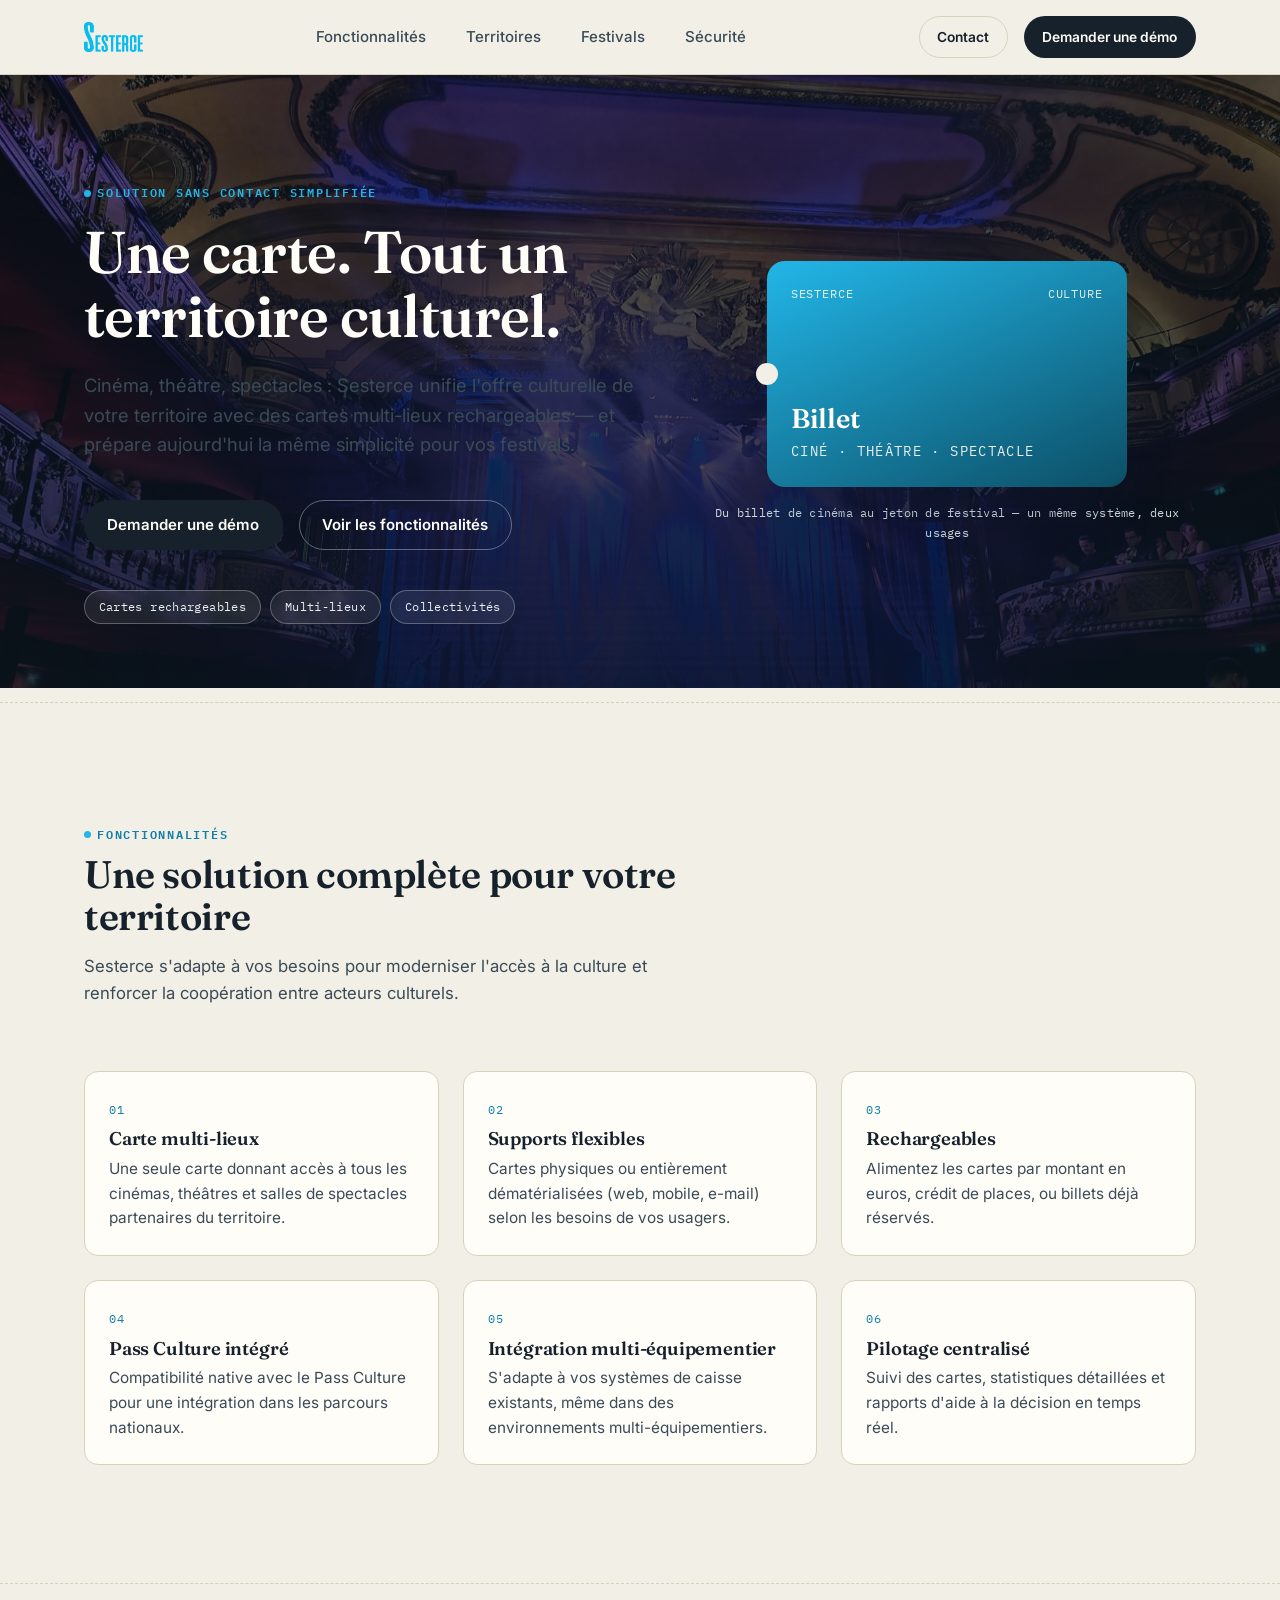
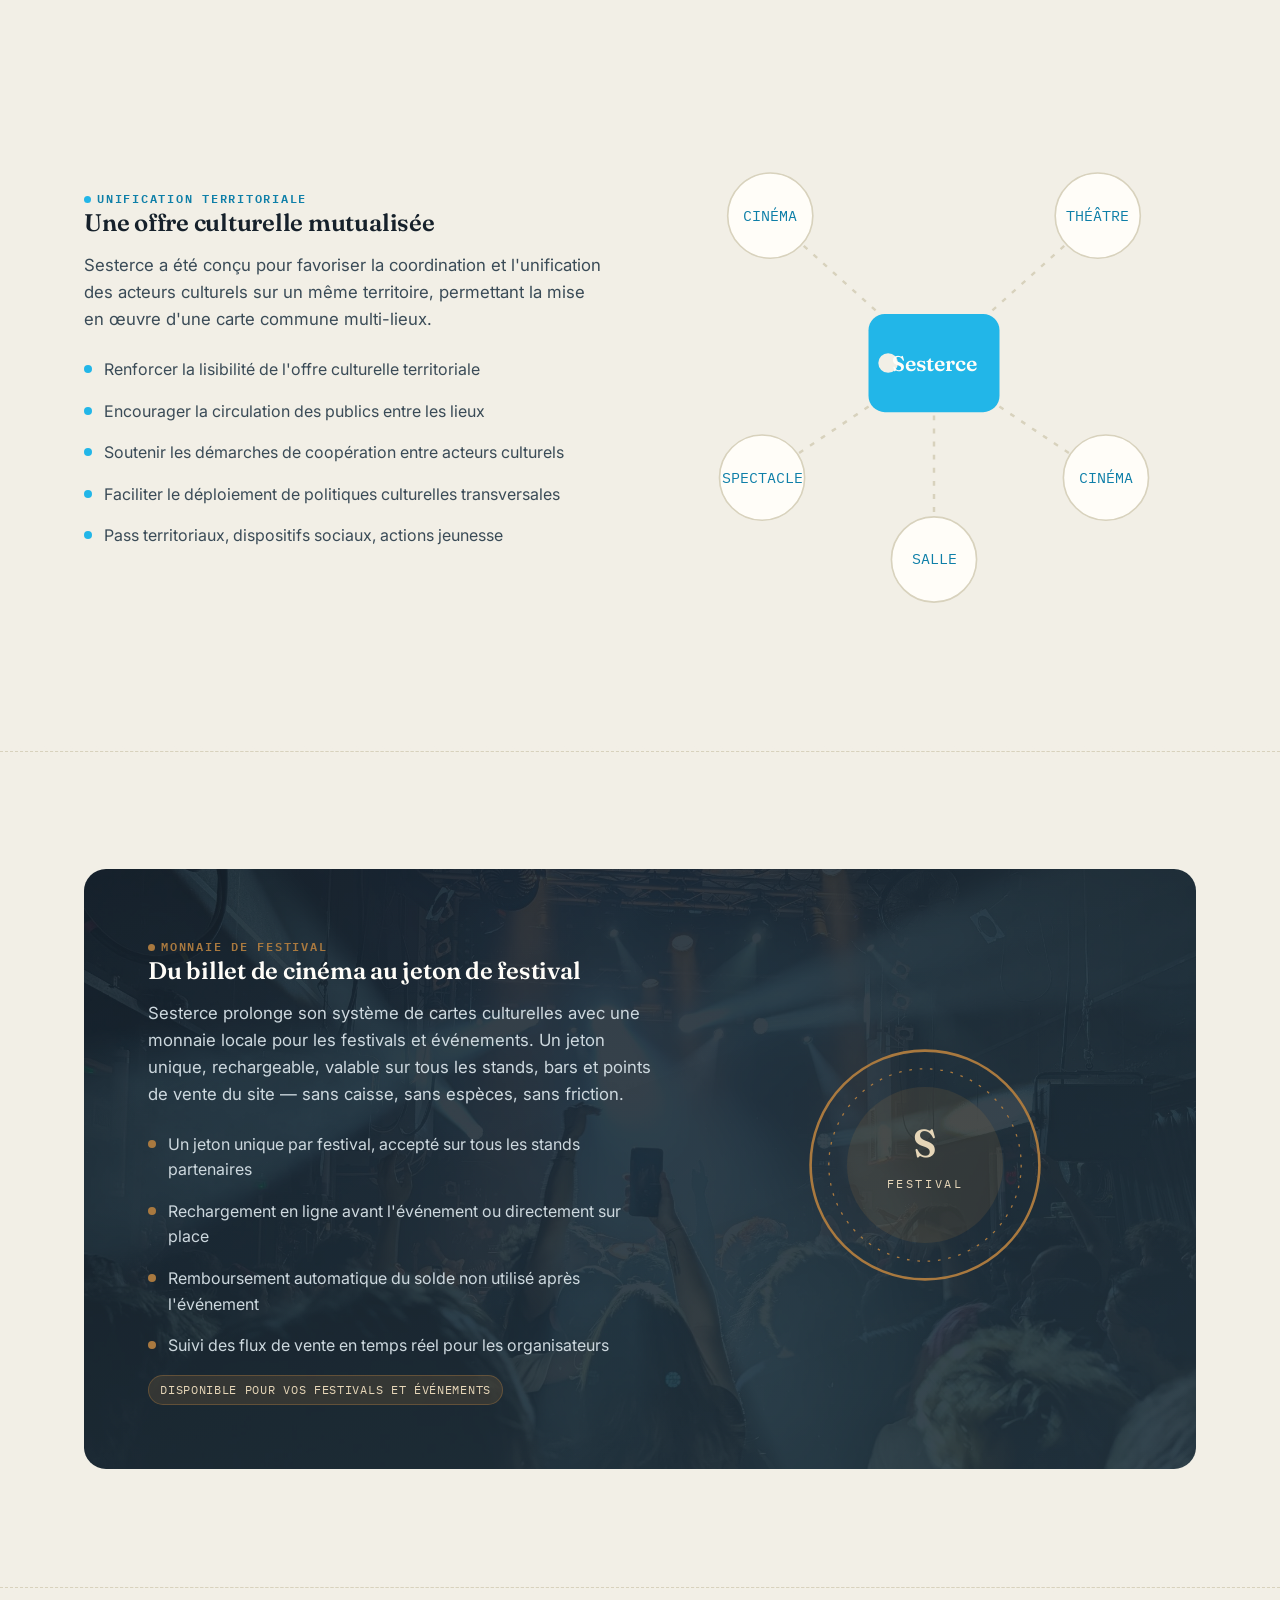
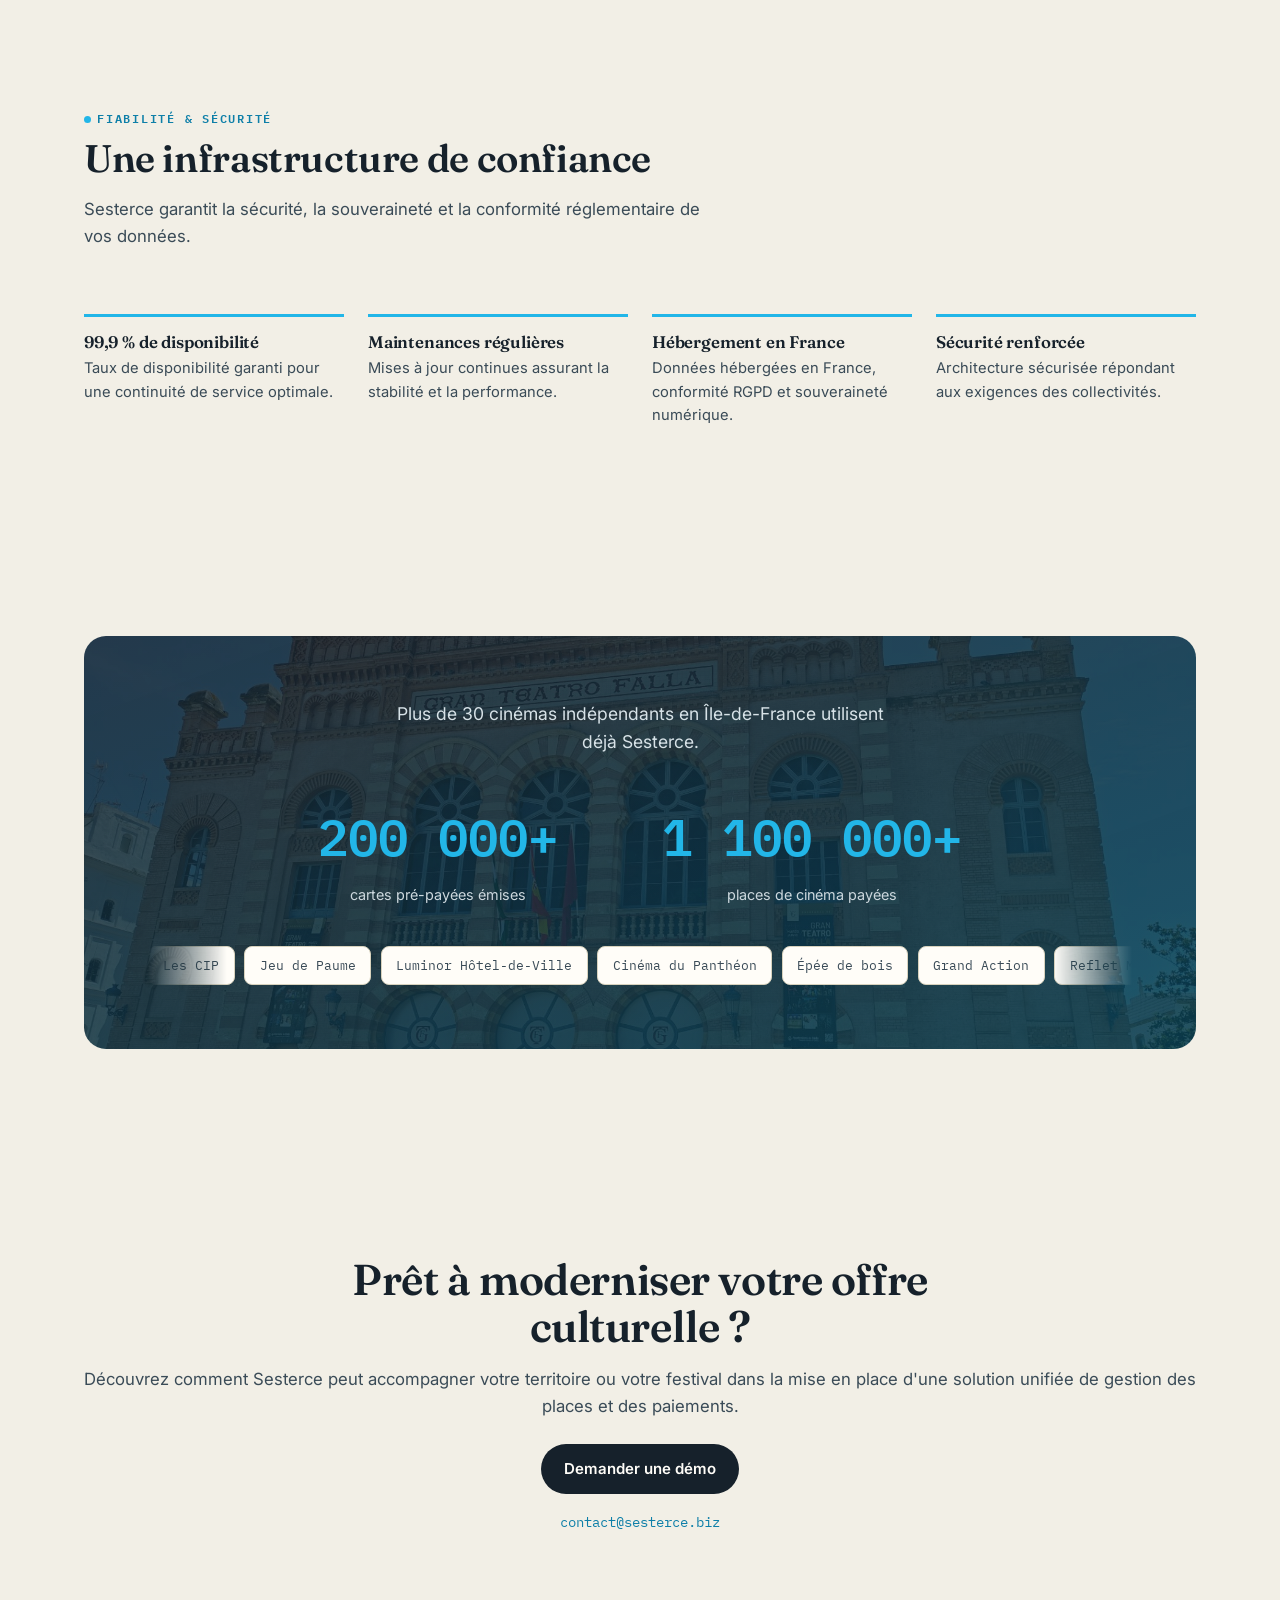
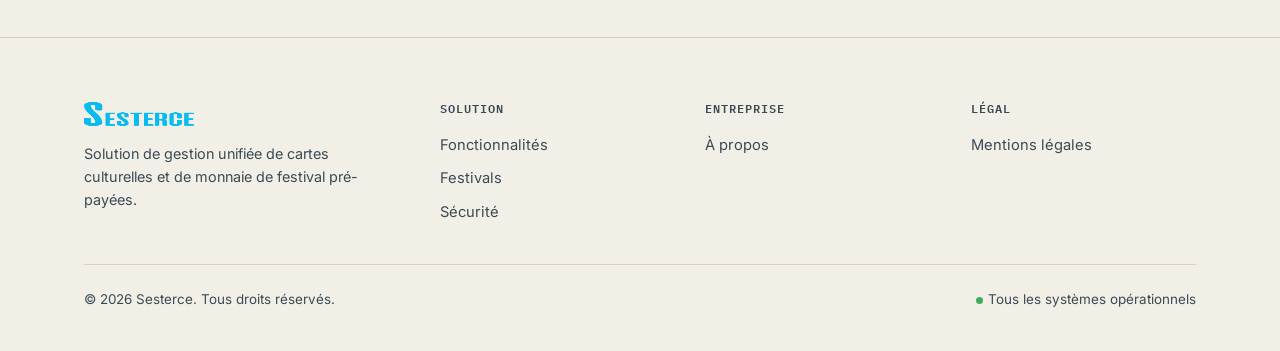
==== commit c58b08f9: "Intègre les photos de fond et retire la mention 'en développement' de la section festival" ====
--- a/index.html
+++ b/index.html
@@ -114,7 +114,7 @@
               <div class="flipcard__top"><span>Sesterce</span><span>Festival</span></div>
               <div>
                 <div class="flipcard__label">Jeton</div>
-                <div class="flipcard__code">STANDS · BARS · EN DÉVELOPPEMENT</div>
+                <div class="flipcard__code">STANDS · BARS · CASHLESS</div>
               </div>
             </div>
           </div>
@@ -226,16 +226,16 @@
     <div class="container">
       <div class="festival-panel">
         <div>
-          <span class="eyebrow bronze">Nouveauté · en développement</span>
+          <span class="eyebrow bronze">Monnaie de festival</span>
           <h2>Du billet de cinéma au jeton de festival</h2>
-          <p class="lede">Sesterce étend son système de cartes culturelles à une monnaie locale pensée pour les festivals et événements. Un jeton unique, rechargeable, valable sur tous les stands, bars et points de vente du site — sans caisse, sans espèces, sans friction.</p>
+          <p class="lede">Sesterce prolonge son système de cartes culturelles avec une monnaie locale pour les festivals et événements. Un jeton unique, rechargeable, valable sur tous les stands, bars et points de vente du site — sans caisse, sans espèces, sans friction.</p>
           <ul class="bullet-list bullet-list--bronze">
             <li>Un jeton unique par festival, accepté sur tous les stands partenaires</li>
             <li>Rechargement en ligne avant l'événement ou directement sur place</li>
             <li>Remboursement automatique du solde non utilisé après l'événement</li>
             <li>Suivi des flux de vente en temps réel pour les organisateurs</li>
           </ul>
-          <span class="badge-soon">Lancement prévu — contactez-nous pour en discuter</span>
+          <span class="badge-soon">Disponible pour vos festivals et événements</span>
         </div>
         <div class="token-visual">
           <svg viewBox="0 0 200 200" role="img" aria-labelledby="tokenTitle">
--- a/styles.css
+++ b/styles.css
@@ -230,7 +230,31 @@
   padding-block: var(--space-6) var(--space-5);
   position: relative;
   overflow: hidden;
-}
+  color: var(--white);
+  background:
+    linear-gradient(180deg, rgba(9, 20, 28, 0.58) 0%, rgba(9, 20, 28, 0.86) 100%),
+    url("assets/bg-hero-salle.jpg") center 30% / cover no-repeat;
+}
+
+.hero .eyebrow { color: var(--cyan); }
+.hero .eyebrow::before { background: var(--cyan); }
+
+.hero__lede { color: #d7e2e7; }
+
+.hero .btn--ghost {
+  color: var(--white);
+  border-color: rgba(255, 255, 255, 0.35);
+}
+.hero .btn--ghost:hover { border-color: var(--white); }
+
+.hero .chip {
+  background: rgba(255, 255, 255, 0.08);
+  border-color: rgba(255, 255, 255, 0.28);
+  color: #e8eef0;
+  backdrop-filter: blur(4px);
+}
+
+.hero .flipcard-caption { color: #cdd8de; }
 
 .hero__grid {
   display: grid;
@@ -242,6 +266,7 @@
 .hero__title {
   font-size: clamp(2.4rem, 4.6vw, 3.8rem);
   margin-block: var(--space-2) var(--space-3);
+  color: var(--white);
 }
 
 .hero__lede {
@@ -454,7 +479,9 @@
 
 /* Panneau festival (section nouveauté) */
 .festival-panel {
-  background: linear-gradient(160deg, var(--ink) 0%, #23343f 100%);
+  background:
+    linear-gradient(160deg, rgba(22, 33, 43, 0.88) 0%, rgba(35, 52, 63, 0.9) 100%),
+    url("assets/bg-festival-concert.jpg") center 35% / cover no-repeat;
   color: var(--white);
   border-radius: 22px;
   padding: var(--space-5);
@@ -520,14 +547,17 @@
 
 /* Stats + logos */
 .stats-band {
-  background: var(--paper-alt);
+  background:
+    linear-gradient(160deg, rgba(22, 33, 43, 0.84) 0%, rgba(9, 63, 82, 0.86) 100%),
+    url("assets/bg-theatre-facade.jpg") center 40% / cover no-repeat;
+  color: var(--white);
   border-radius: 22px;
   padding: var(--space-5);
   text-align: center;
 }
 .stats-band__intro {
   font-size: 1.1rem;
-  color: var(--ink-soft);
+  color: #d7e2e7;
   max-width: 46ch;
   margin-inline: auto;
 }
@@ -541,13 +571,13 @@
 .stat-num {
   font-family: var(--font-mono);
   font-size: clamp(2.2rem, 5vw, 3.2rem);
-  color: var(--cyan-deep);
+  color: var(--cyan);
   font-weight: 600;
   letter-spacing: -0.02em;
 }
 .stat-label {
   font-size: 0.9rem;
-  color: var(--ink-soft);
+  color: #cdd8de;
   margin-top: 0.3rem;
 }
 
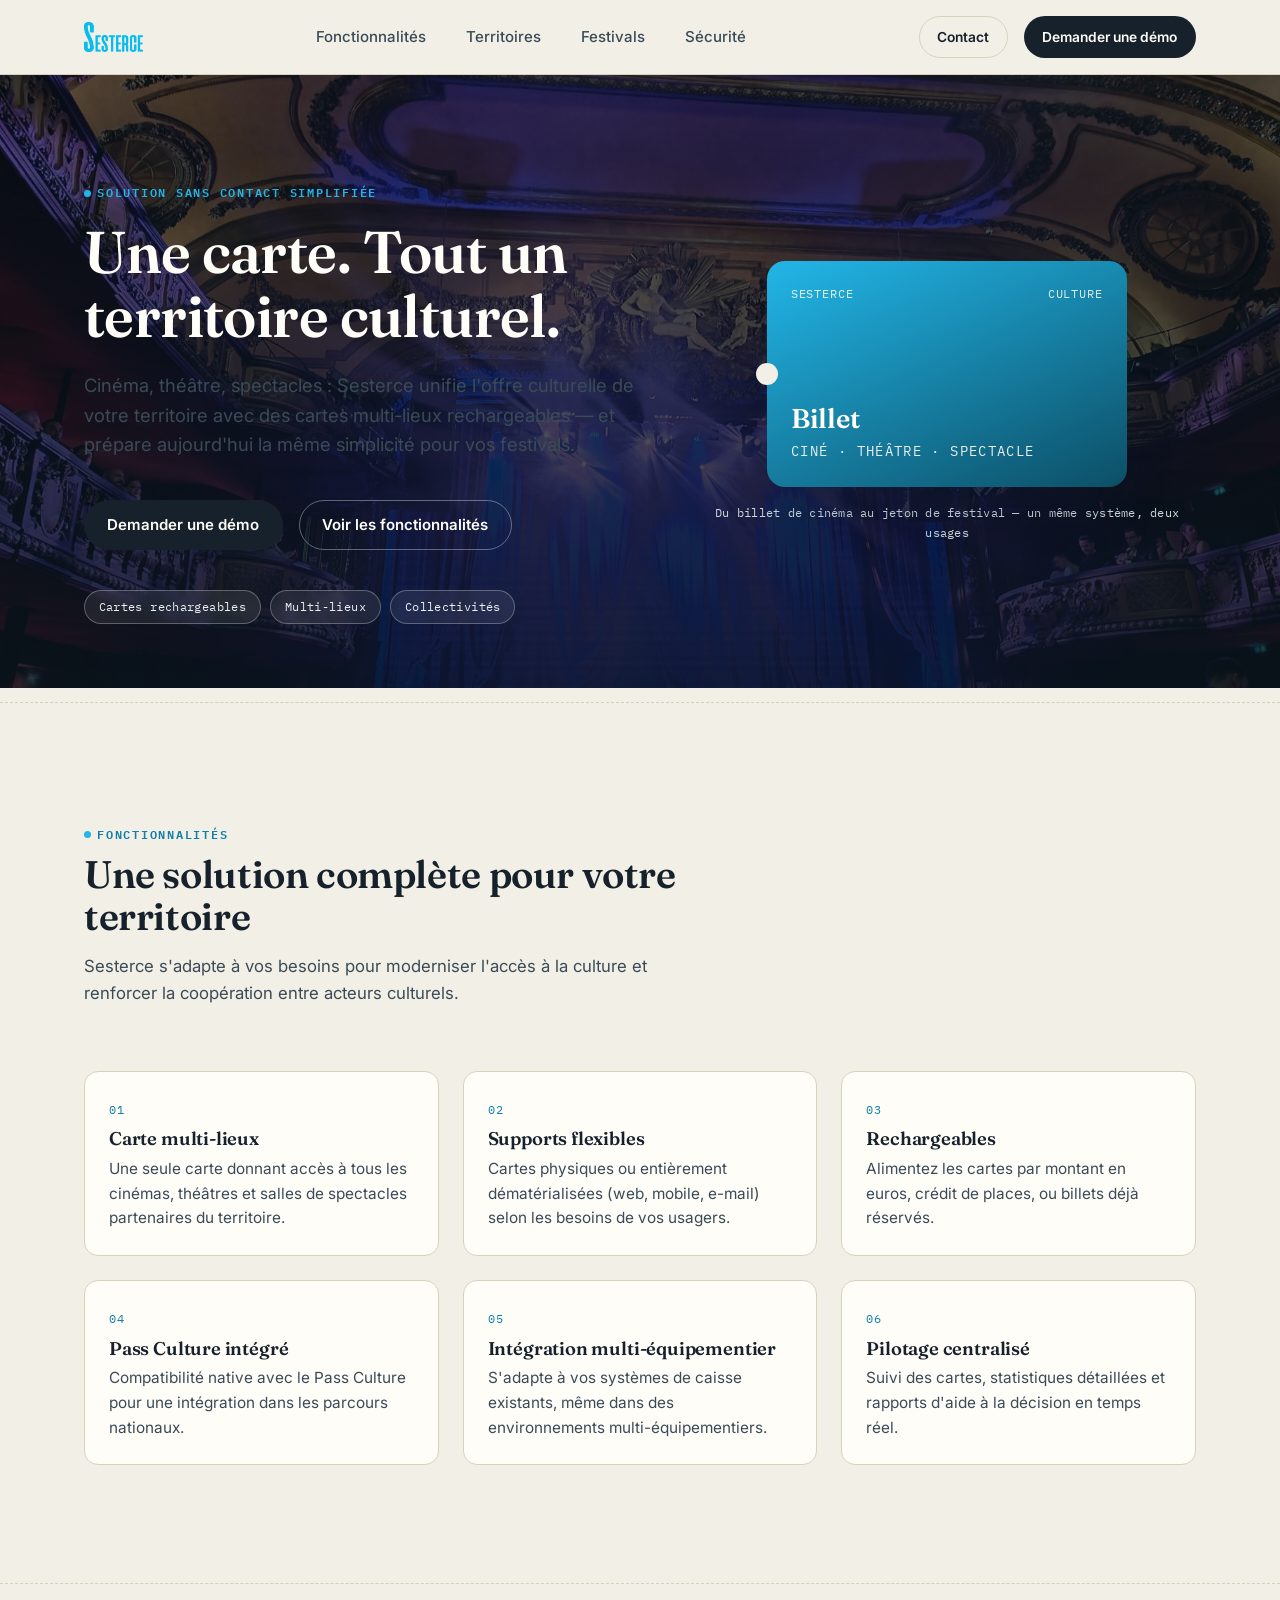
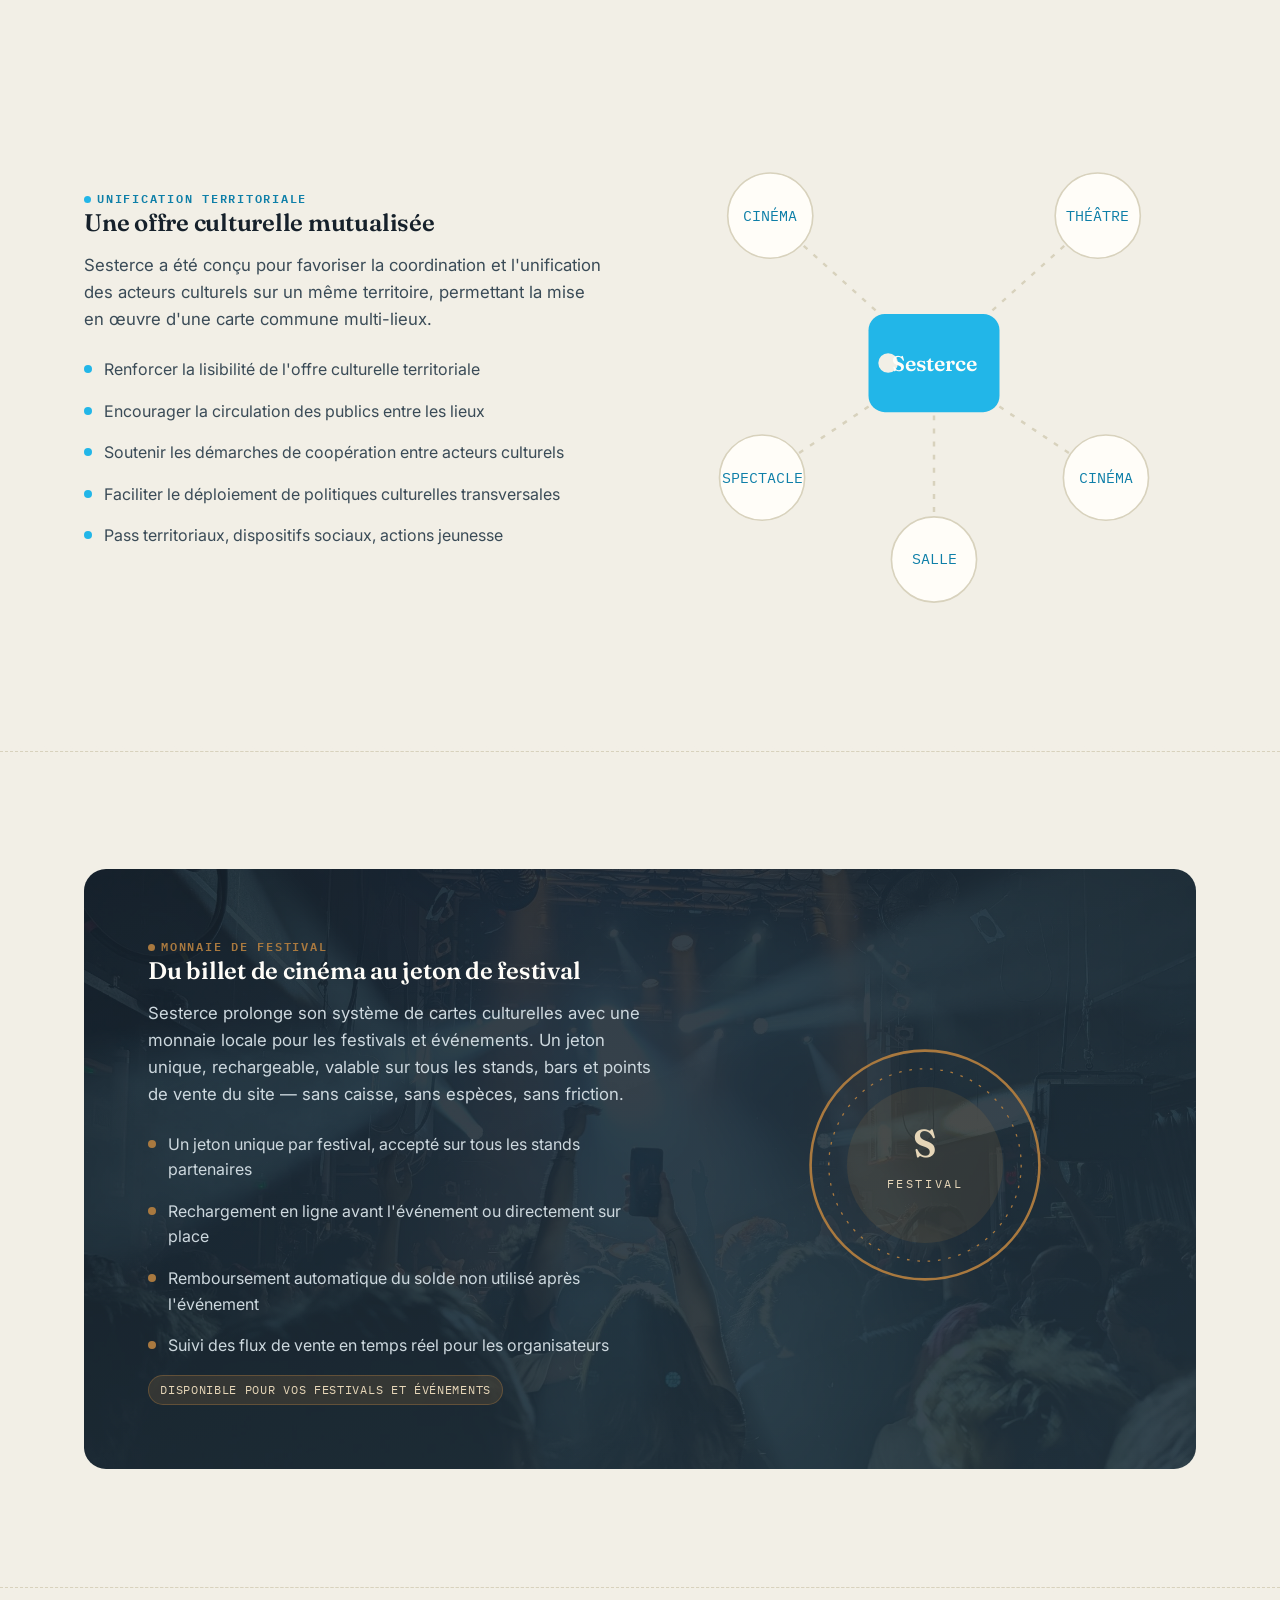
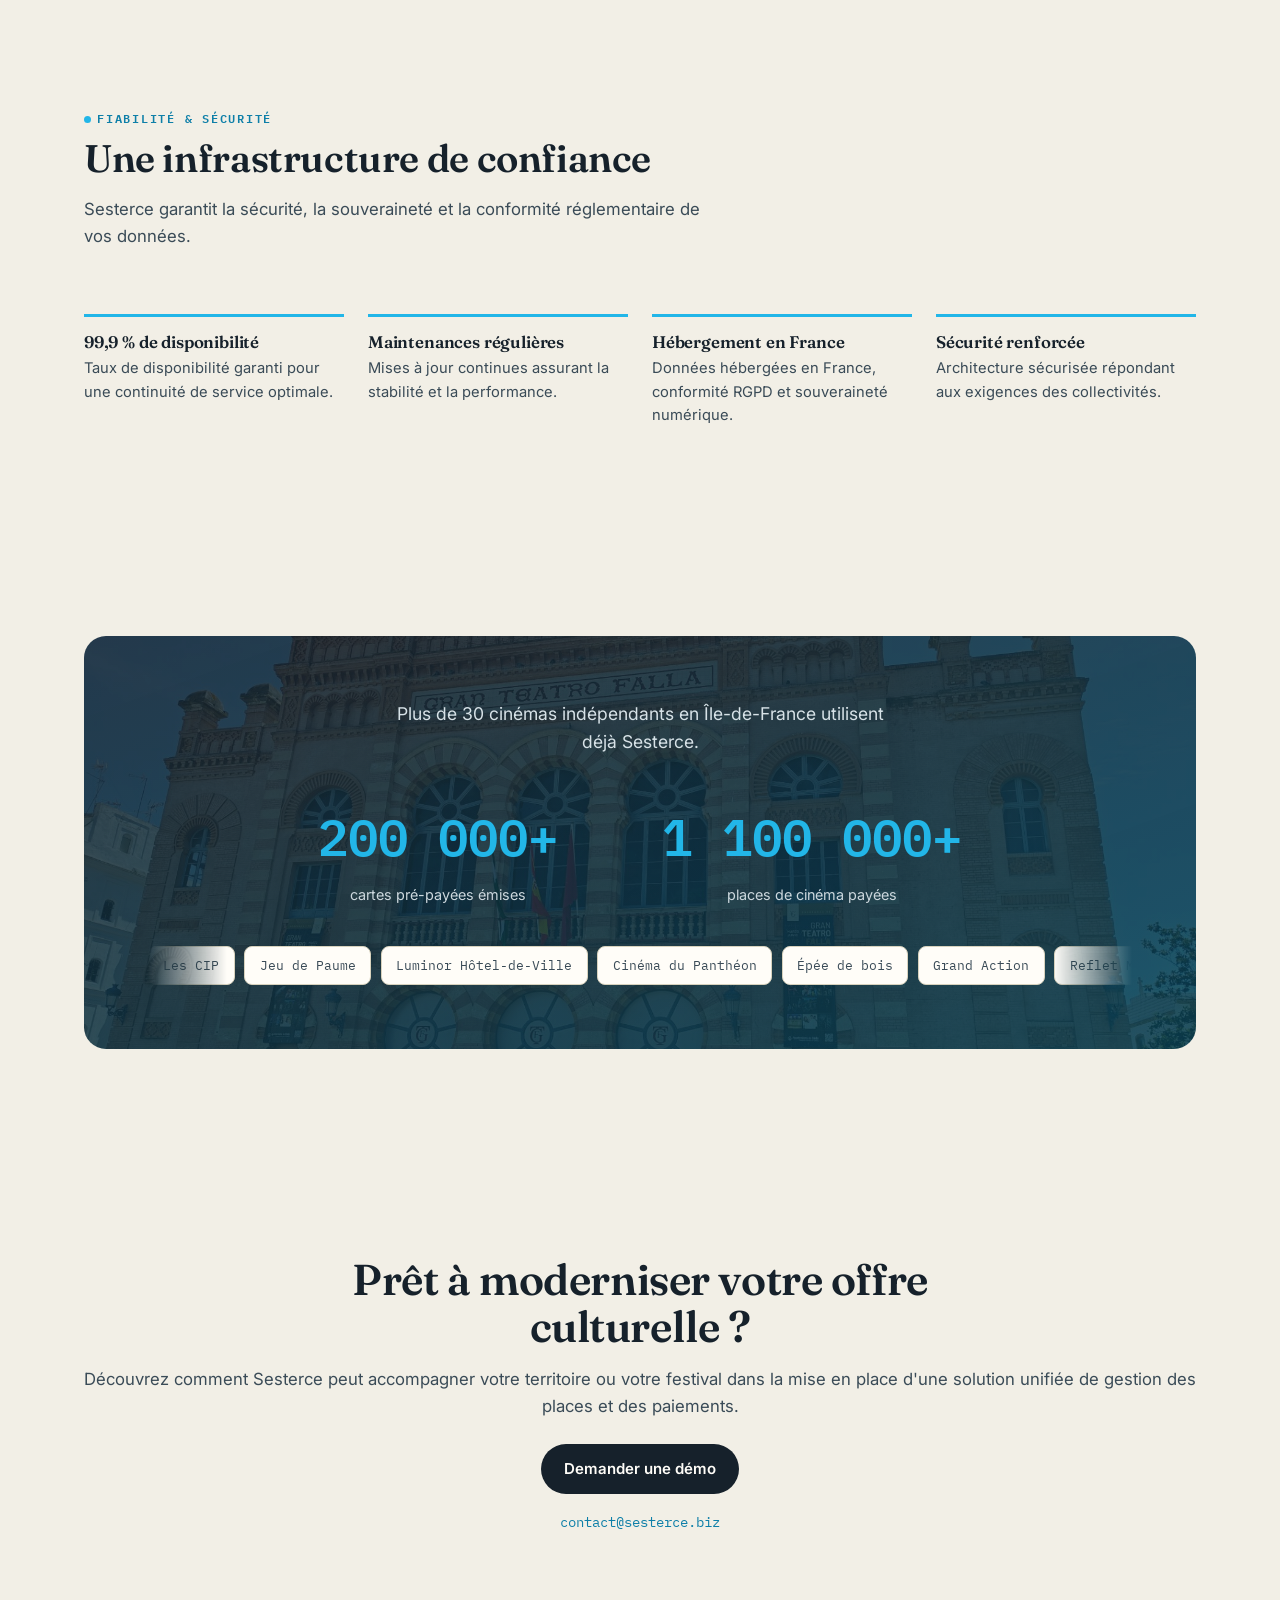
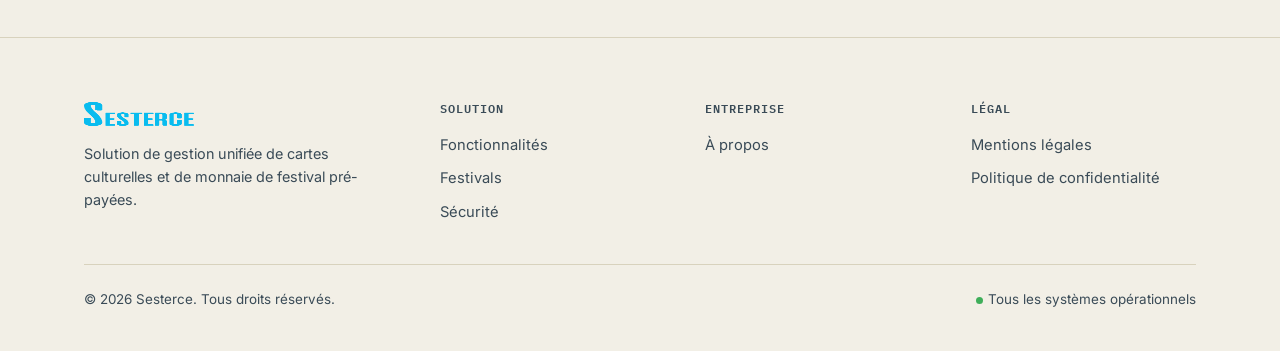
==== commit bfda4592: "Ajoute la page Politique de confidentialité (conforme Google Play Data Safety / RGPD)" ====
--- a/index.html
+++ b/index.html
@@ -391,6 +391,7 @@
         <h4>Légal</h4>
         <ul>
           <li><a href="#top">Mentions légales</a></li>
+          <li><a href="politique-confidentialite.html">Politique de confidentialité</a></li>
         </ul>
       </div>
     </div>
--- a/styles.css
+++ b/styles.css
@@ -710,6 +710,105 @@
   section { padding-block: var(--space-5); }
 }
 
+/* ==========================================================================
+   Pages légales (politique de confidentialité, mentions légales)
+   ========================================================================== */
+
+.legal-page { padding-block: var(--space-6); }
+
+.legal-content { max-width: 72ch; margin-inline: auto; }
+
+.legal-meta {
+  font-family: var(--font-mono);
+  font-size: 0.82rem;
+  color: var(--ink-soft);
+  margin-top: var(--space-2);
+  margin-bottom: var(--space-4);
+}
+
+.legal-content h2 {
+  font-size: 1.4rem;
+  margin-top: var(--space-4);
+  margin-bottom: var(--space-2);
+  padding-top: var(--space-3);
+  border-top: 1px solid var(--paper-line);
+}
+.legal-content > h2:first-of-type { border-top: none; padding-top: 0; }
+
+.legal-content h3 {
+  font-family: var(--font-body);
+  font-weight: 600;
+  font-size: 1.05rem;
+  margin-top: var(--space-3);
+  margin-bottom: 0.5rem;
+}
+
+.legal-content p {
+  color: var(--ink-soft);
+  margin-bottom: var(--space-2);
+  font-size: 0.98rem;
+}
+
+.legal-content ul, .legal-content ol {
+  color: var(--ink-soft);
+  margin: 0 0 var(--space-2);
+  padding-left: 1.3rem;
+  font-size: 0.98rem;
+}
+.legal-content li { margin-bottom: 0.4rem; }
+
+.legal-content strong { color: var(--ink); }
+
+.legal-table {
+  width: 100%;
+  border-collapse: collapse;
+  margin-bottom: var(--space-3);
+  font-size: 0.9rem;
+}
+.legal-table th, .legal-table td {
+  text-align: left;
+  padding: 0.65rem 0.8rem;
+  border-bottom: 1px solid var(--paper-line);
+  vertical-align: top;
+}
+.legal-table th {
+  font-family: var(--font-mono);
+  font-size: 0.74rem;
+  text-transform: uppercase;
+  letter-spacing: 0.05em;
+  color: var(--ink-soft);
+}
+
+.legal-content a { color: var(--cyan-deep); text-decoration: underline; text-underline-offset: 2px; }
+
+.legal-toc {
+  background: var(--white);
+  border: 1px solid var(--paper-line);
+  border-radius: var(--radius);
+  padding: var(--space-3);
+  margin-bottom: var(--space-4);
+}
+.legal-toc h2 {
+  font-family: var(--font-mono);
+  font-size: 0.78rem;
+  letter-spacing: 0.06em;
+  text-transform: uppercase;
+  color: var(--ink-soft);
+  border: none;
+  padding: 0;
+  margin: 0 0 var(--space-2);
+}
+.legal-toc ol {
+  columns: 2;
+  gap: var(--space-3);
+  font-size: 0.9rem;
+  padding-left: 1.1rem;
+  margin: 0;
+}
+@media (max-width: 640px) {
+  .legal-toc ol { columns: 1; }
+}
+
 /* Menu mobile ouvert (JS ajoute .is-open sur <body>) */
 body.nav-open .nav__links {
   display: flex;
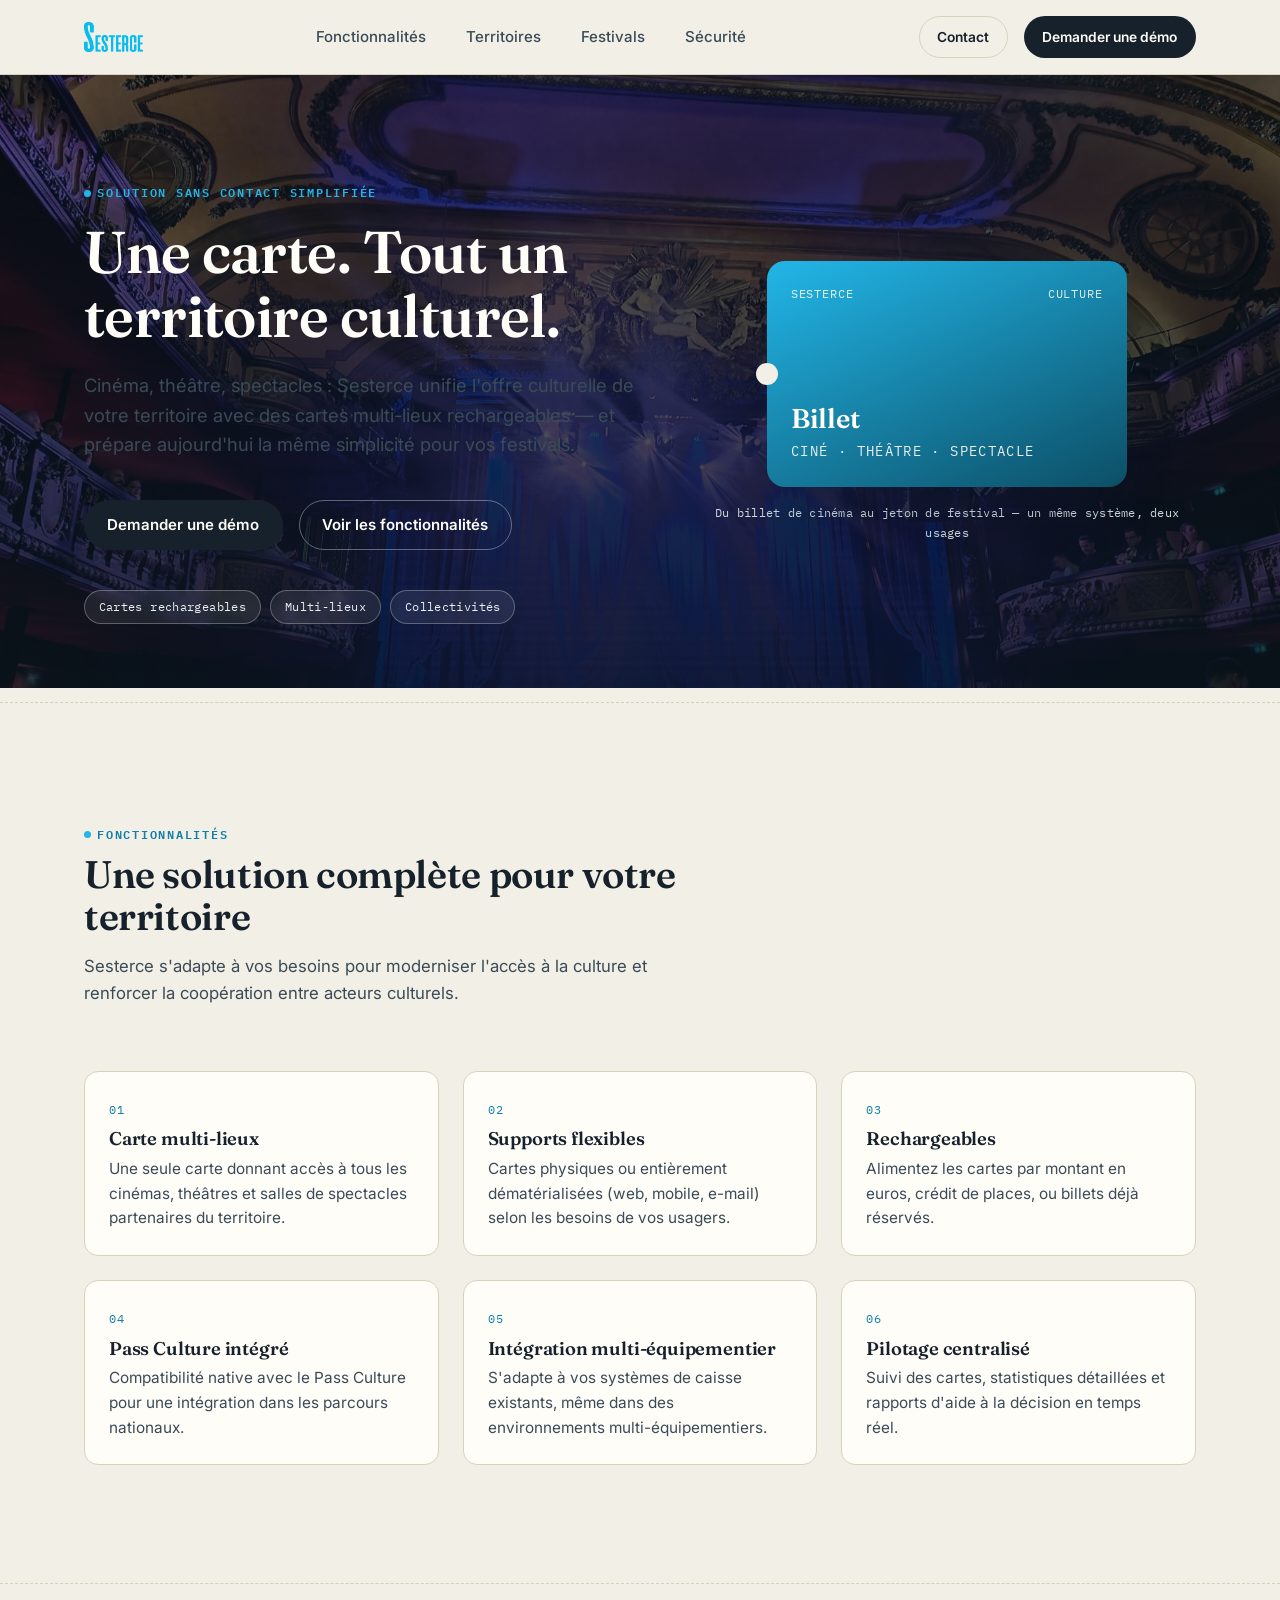
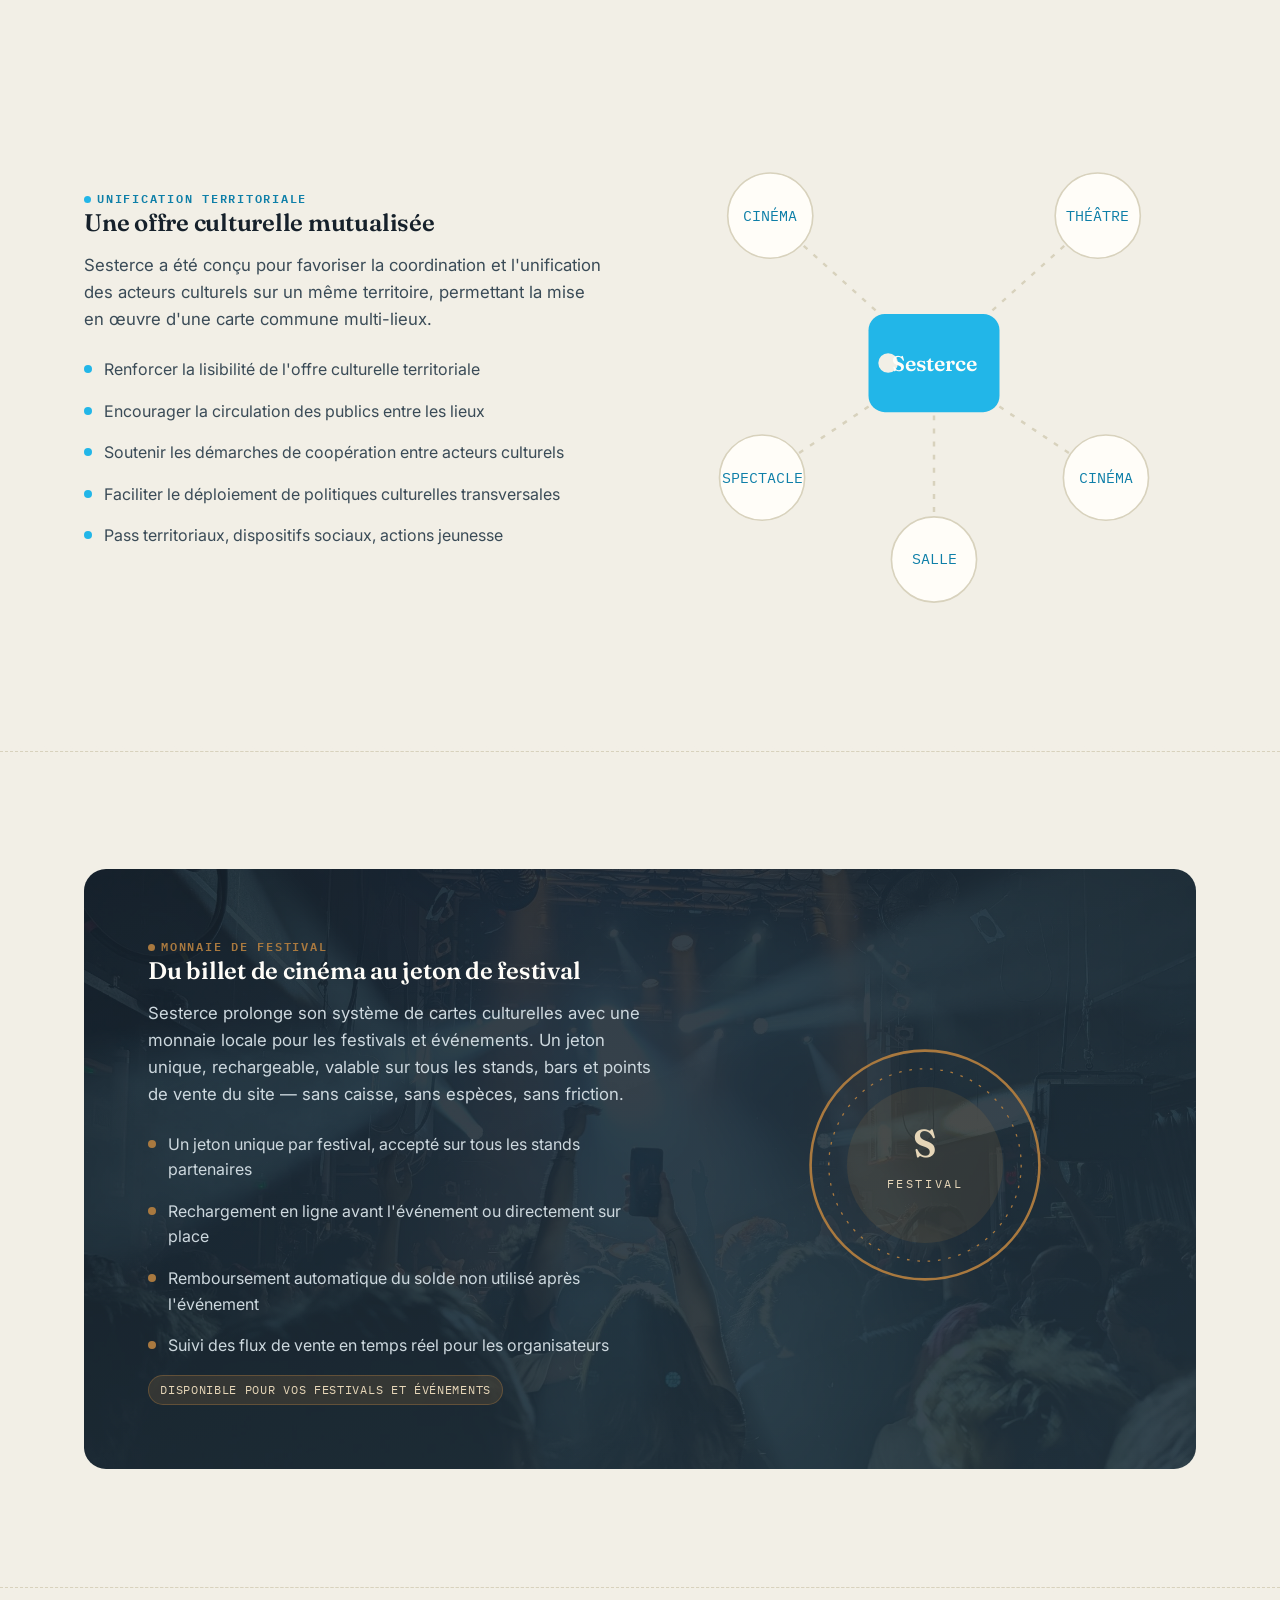
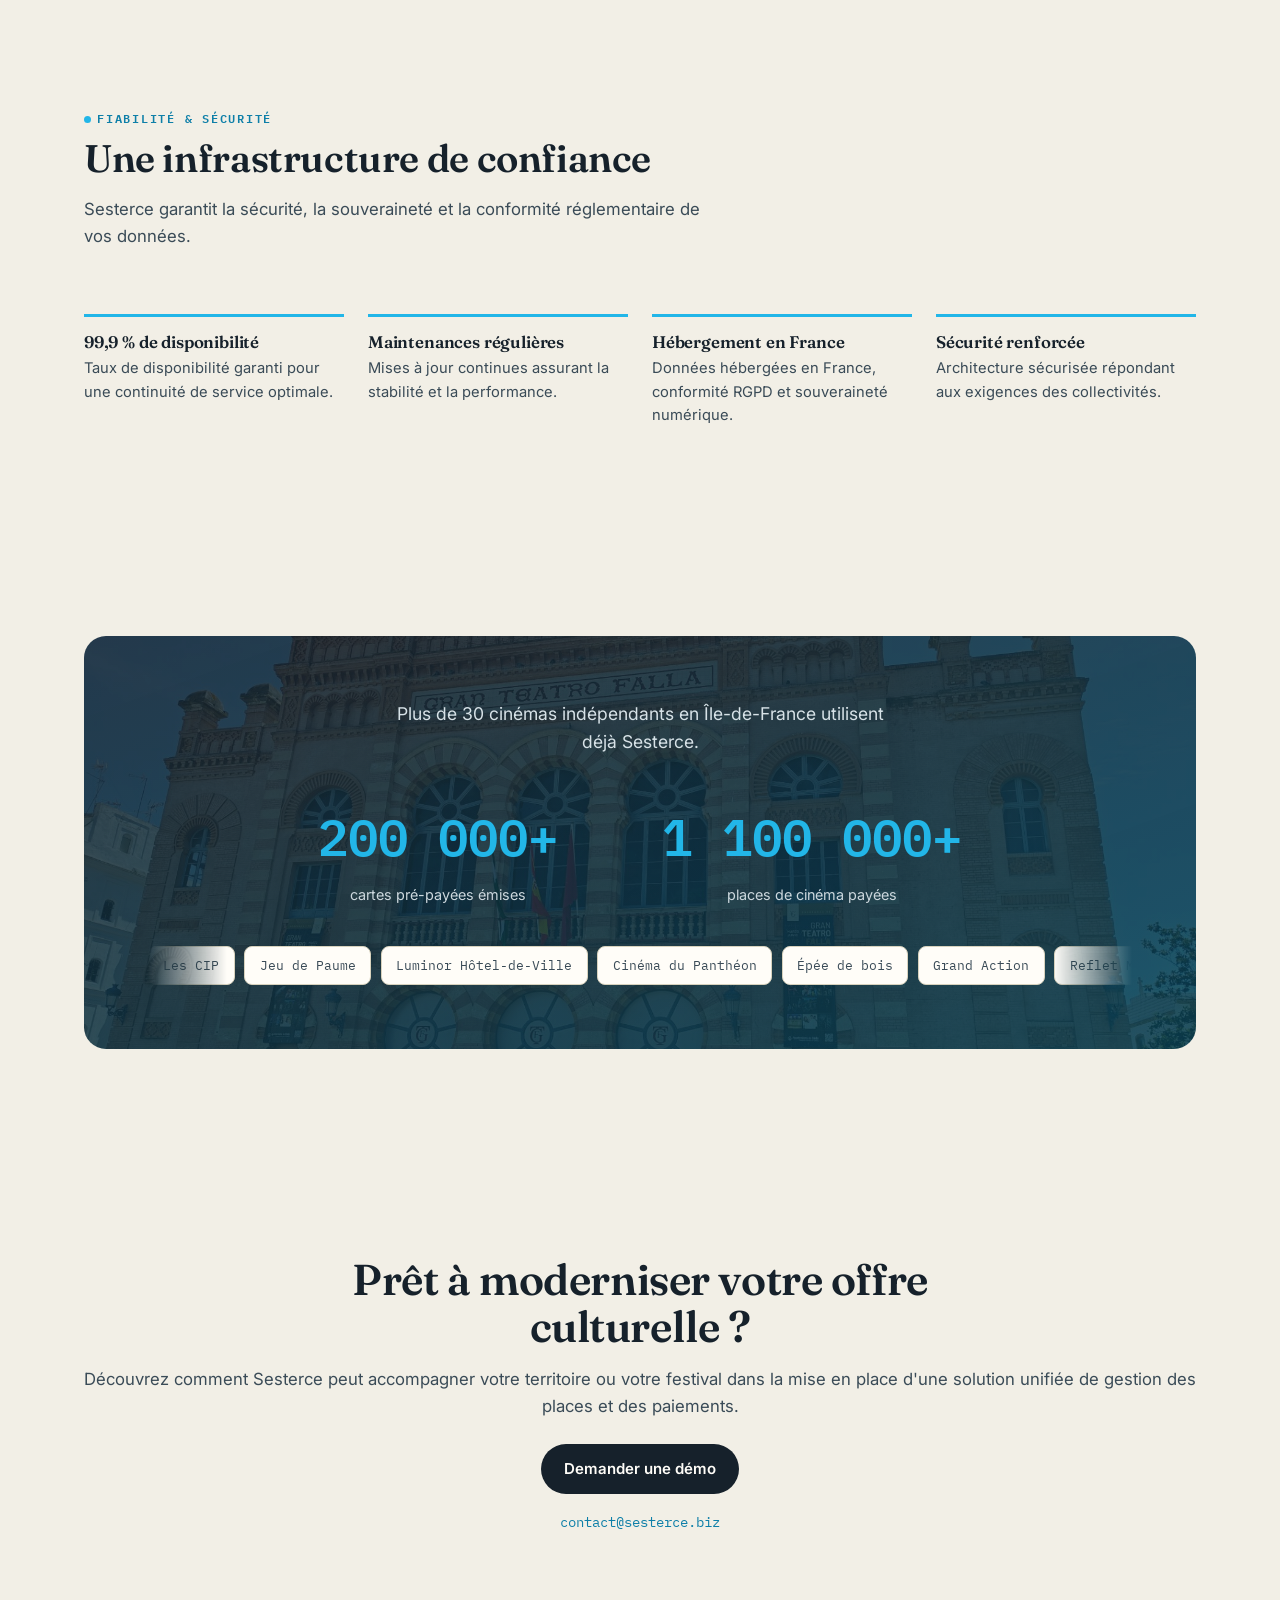
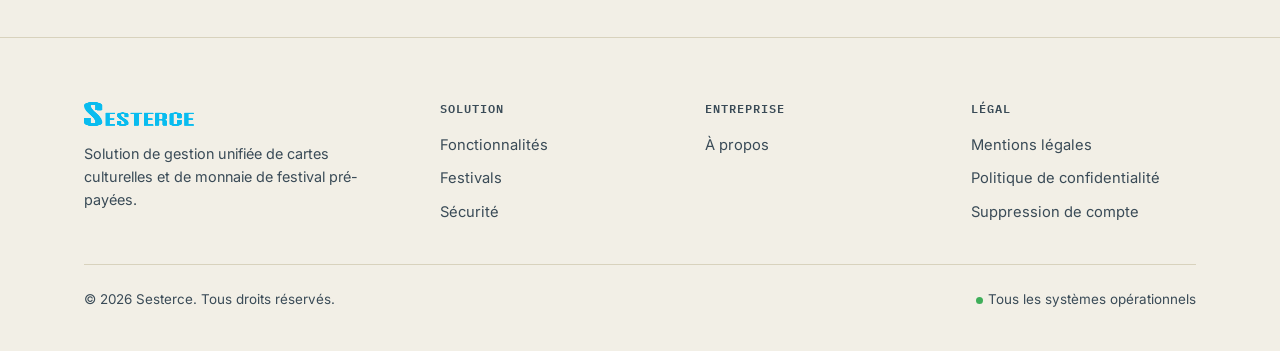
==== commit 7e6633ee: "Ajoute la page de suppression de compte (avec repli e-mail tant que l'API n'existe pas)" ====
--- a/index.html
+++ b/index.html
@@ -392,6 +392,7 @@
         <ul>
           <li><a href="#top">Mentions légales</a></li>
           <li><a href="politique-confidentialite.html">Politique de confidentialité</a></li>
+          <li><a href="suppression-compte.html">Suppression de compte</a></li>
         </ul>
       </div>
     </div>
--- a/styles.css
+++ b/styles.css
@@ -809,6 +809,100 @@
   .legal-toc ol { columns: 1; }
 }
 
+/* ==========================================================================
+   Formulaires (page de suppression de compte, etc.)
+   ========================================================================== */
+
+.form-field {
+  display: flex;
+  flex-direction: column;
+  gap: 0.4rem;
+  margin-bottom: var(--space-3);
+}
+.form-field label {
+  font-size: 0.9rem;
+  font-weight: 600;
+  color: var(--ink);
+}
+.form-field .hint {
+  font-size: 0.82rem;
+  color: var(--ink-soft);
+}
+.form-field input[type="email"],
+.form-field input[type="text"],
+.form-field select,
+.form-field textarea {
+  font-family: var(--font-body);
+  font-size: 0.98rem;
+  padding: 0.75rem 0.9rem;
+  border: 1px solid var(--paper-line);
+  border-radius: 10px;
+  background: var(--white);
+  color: var(--ink);
+}
+.form-field textarea { resize: vertical; min-height: 90px; }
+.form-field input:focus, .form-field select:focus, .form-field textarea:focus {
+  outline: 3px solid var(--cyan-deep);
+  outline-offset: 1px;
+  border-color: var(--cyan-deep);
+}
+
+.form-checkbox {
+  display: flex;
+  align-items: flex-start;
+  gap: 0.6rem;
+  margin-bottom: var(--space-3);
+  font-size: 0.92rem;
+  color: var(--ink-soft);
+}
+.form-checkbox input {
+  margin-top: 0.2rem;
+  width: 18px; height: 18px;
+  accent-color: var(--cyan-deep);
+  flex: none;
+}
+
+.form-panel {
+  background: var(--white);
+  border: 1px solid var(--paper-line);
+  border-radius: var(--radius);
+  padding: var(--space-4);
+  margin-top: var(--space-3);
+}
+
+.btn[disabled] { opacity: 0.55; cursor: not-allowed; }
+.btn--danger { background: #a3372f; color: var(--white); }
+.btn--danger:hover { background: #822a24; }
+
+.form-alert {
+  display: none;
+  border-radius: 10px;
+  padding: 0.9rem 1rem;
+  font-size: 0.92rem;
+  margin-top: var(--space-3);
+  border: 1px solid transparent;
+}
+.form-alert.is-visible { display: block; }
+.form-alert--success {
+  background: rgba(63, 174, 90, 0.12);
+  border-color: rgba(63, 174, 90, 0.35);
+  color: #1f6b34;
+}
+.form-alert--error {
+  background: rgba(163, 55, 47, 0.1);
+  border-color: rgba(163, 55, 47, 0.3);
+  color: #7c261f;
+}
+.form-alert a { color: inherit; text-decoration: underline; }
+
+.deletion-scope {
+  background: var(--paper-alt);
+  border-radius: var(--radius);
+  padding: var(--space-3);
+  margin-bottom: var(--space-4);
+}
+.deletion-scope h3 { margin-bottom: 0.6rem; }
+
 /* Menu mobile ouvert (JS ajoute .is-open sur <body>) */
 body.nav-open .nav__links {
   display: flex;
